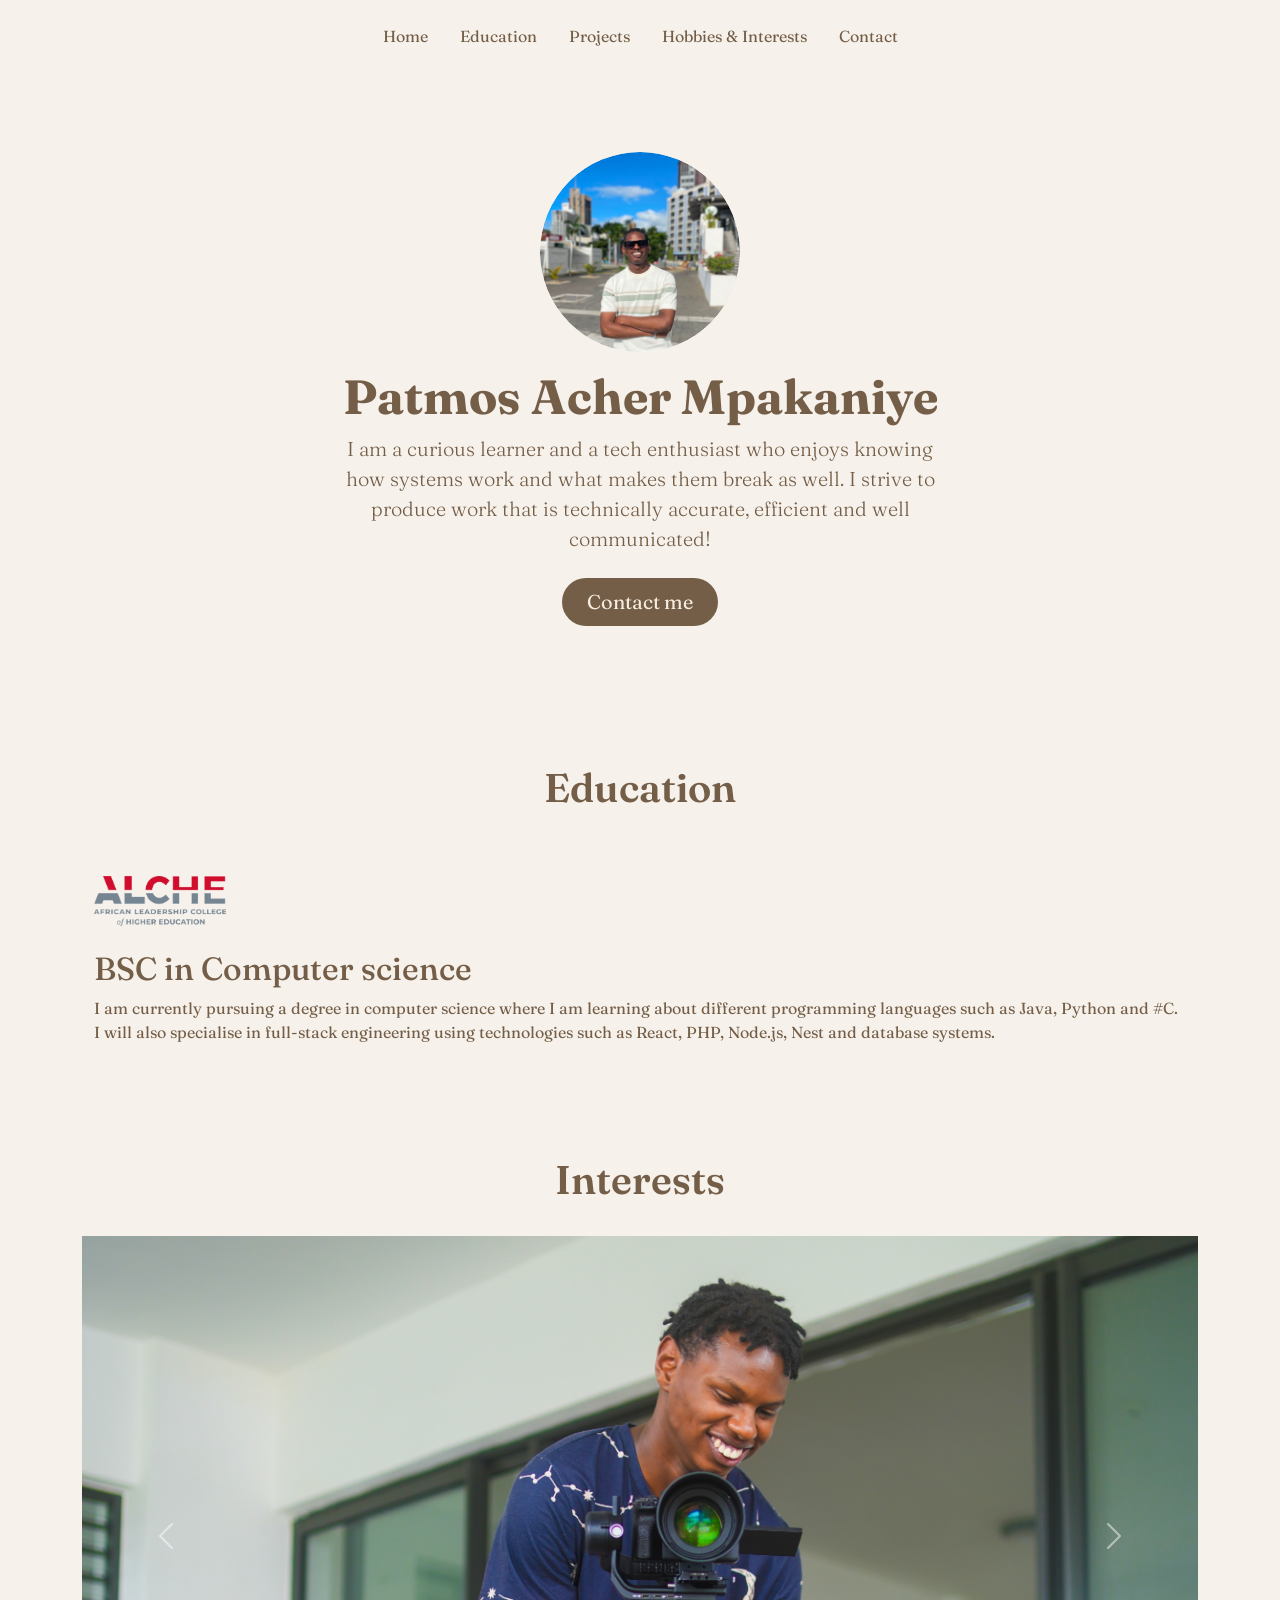
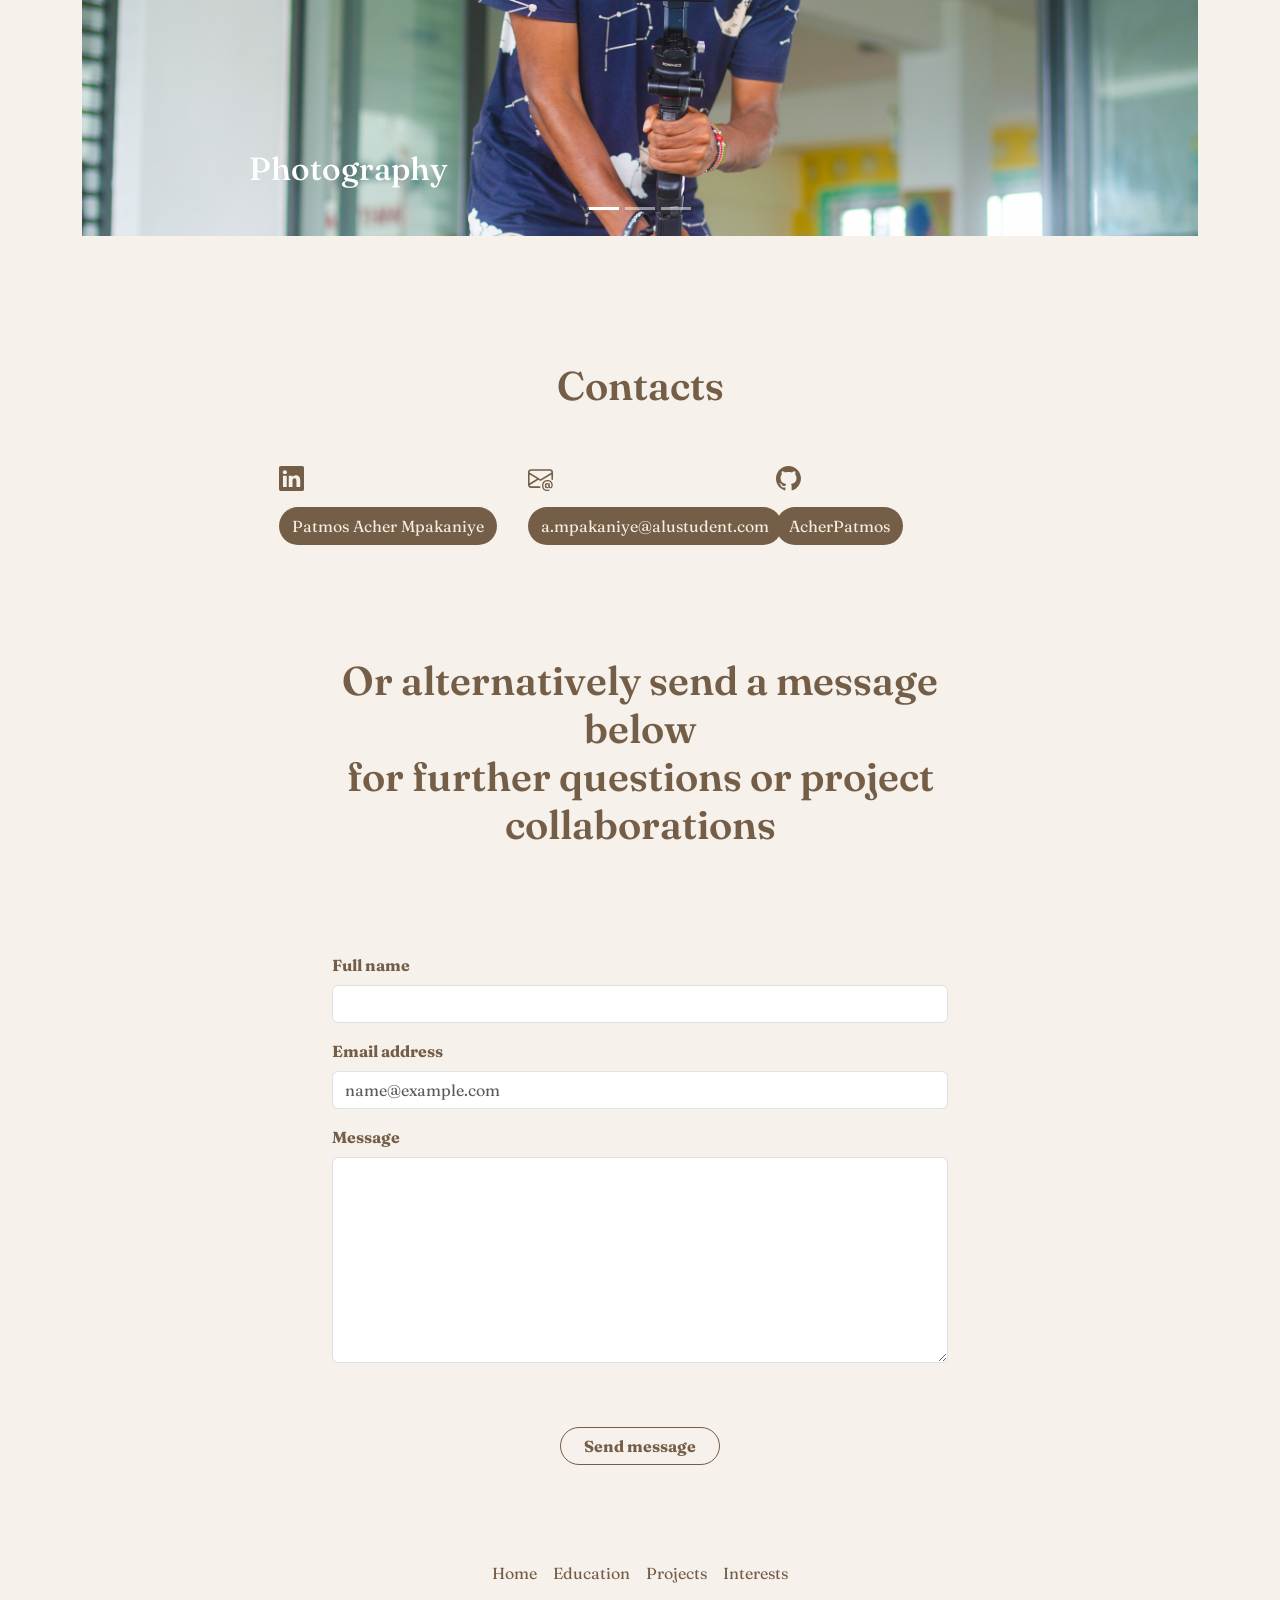
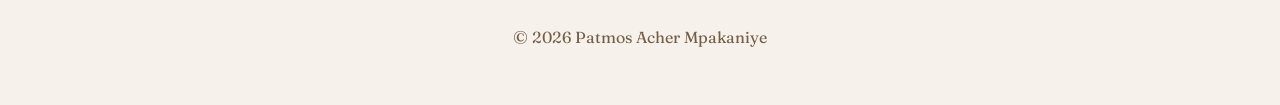
==== index.html @ 6a472a22 "linked the navbar links to their correct sections and made the contact button responsive" ====
<!doctype html>
<html lang="en">
  <head>
    <meta charset="UTF-8" />
    <meta name="viewport" content="width=device-width, initial-scale=1.0" />
    <title>Boostrap Portfolio Website</title>
    <link
      href="https://cdn.jsdelivr.net/npm/bootstrap@5.3.7/dist/css/bootstrap.min.css"
      rel="stylesheet"
    />
    <link rel="preconnect" href="https://fonts.googleapis.com" />
    <link rel="preconnect" href="https://fonts.gstatic.com" crossorigin />
    <link
      href="https://fonts.googleapis.com/css2?family=DM+Sans:ital,opsz,wght@0,9..40,100..1000;1,9..40,100..1000&family=Fraunces:ital,opsz,wght@0,9..144,100..900;1,9..144,100..900&display=swap"
      rel="stylesheet"
    />
    <link rel="stylesheet" href="./Assets/index.css" />
  </head>

  <body>
    <section id="Home">

      <div class="container"> 
        <header class="d-flex justify-content-center py-3"> 

            <ul class="nav nav-pills"> 
              <li class="nav-item">
                <a href="#About" class="nav-underlinee text nav-link" aria-current="page">Home</a>
              </li> 
              <li class="nav-item">
                <a href="#Education" class="nav-underlinee text nav-link">Education</a>
              </li> 
              <li class="nav-item">
                <a href="#" class="nav-underlinee text nav-link">Projects</a>
              </li> 

              <li class="nav-item">
                <a href="#Hobbies" class="nav-underlinee text nav-link">Hobbies & Interests</a>
              </li>

              <li class="nav-item">
                <a href="#Contact" class="nav-underlinee text nav-link">Contact</a>
              </li>

            </ul>
         
        </header> 
      </div>
    </section>

    <main>

      <section id="About">

        <div class="row">
          <div class="col d-flex justify-content-center align-items-center">

            <div class="avatar">
              <img src="./Assets/Pati_pro.jpeg"class="pro-image rounded-circle"/>
            </div>
            
          </div>
        </div>

        <div class="px-4 my-3 text-center"> 
          <h1 class="title display-5 fw-bold">Patmos Acher Mpakaniye
          </h1> 
          <div class="col-lg-6 mx-auto"> 
            <p class="text lead mb-4">I am a curious learner and a tech enthusiast who enjoys knowing how systems work and what makes them break as well.  I strive to produce work that is technically accurate, efficient and well communicated!
            </p> 
            <div class="d-grid gap-2 d-sm-flex    justify-content-sm-center"> 
              <button type="button" class="BTN btn btn-lg px-4 gap-3"><a href="#Contact"class="nav-link">Contact me</a></button>  
            </div> 
          </div> 
        </div>
        
      </section>

      <section id="Education">
        <div class="container px-4 py-5" id="featured-3">   
        
          <h1 class="title pb-2 ">Education</h1> 
        
          <div class="row g-4 py-5 row-cols-1 "> 
          
            <div class="feature col"> 
            
              <div class="feature-icon d-inline-flex align-items-center justify-content-center fs-2 mb-4"> 
              <img src="./Assets/ALCHE-Logo-FULL.png" alt="School Logo"class="E-logo">
              </div> 
              <h3 class="text fs-2">BSC in Computer science</h3> 
              <p class="text"> I am currently pursuing a degree in computer science where I am learning about different programming languages such as Java, Python and #C. I will also specialise in full-stack engineering using technologies such as React, PHP, Node.js, Nest and database systems.
              </p> 
            </div>  
          </div> 
        </div>
      </section>

      <section id="Hobbies">

        <div class="container">

          <h1 class="title pb-4 ">Interests</h1>
          <div id="carouselExampleCaptions" class="carousel slide" data-bs-ride="carousel" data-bs-interval="1500">
            <div class="carousel-indicators">
              <button type="button" data-bs-target="#carouselExampleCaptions" data-bs-slide-to="0" class="active" aria-current="true" aria-label="Slide 1"></button>
              <button type="button" data-bs-target="#carouselExampleCaptions" data-bs-slide-to="1" aria-label="Slide 2"></button>
              <button type="button" data-bs-target="#carouselExampleCaptions" data-bs-slide-to="2" aria-label="Slide 3"></button>
            </div>
            <div class="carousel-inner">
              <div class="carousel-item active">
                <img src="./Assets/Hobby-1.JPG" class="hobbies d-block w-100" alt="picture of a person holding a camera-gimbal">
                <div class="carousel-left carousel-caption d-md-block">
                <h2>Photography</h2>
              </div>
            </div>
            <div class="carousel-item">
              <img src="./Assets/Hobby-2.JPG" class="hobbies d-block w-100" alt="Picture of a beach">
              <div class="carousel-caption d-none d-md-block">
                <h2>Going to the Beach</h2>
              </div>
            </div>
            <div class="carousel-item">
              <img src="./Assets/Hobby-3.JPG" class="hobbies d-block w-100" alt="a nature picture with a lake in sight">
              <div class="carousel-right carousel-caption d-none d-md-block">
                <h2>Nature exploration</h2>
              </div>
            </div>
          </div>
          <button class="carousel-control-prev" type="button" data-bs-target="#carouselExampleCaptions" data-bs-slide="prev">
            <span class="carousel-control-prev-icon" aria-hidden="true"></span>
            <span class="visually-hidden">Previous</span>
          </button>
          <button class="carousel-control-next" type="button" data-bs-target="#carouselExampleCaptions" data-bs-slide="next">
            <span class="carousel-control-next-icon" aria-hidden="true"></span>
            <span class="visually-hidden">Next</span>
          </button>
        </div>
        </div>
      </section>

      <section id="Contact">

        <div class="container pt-5 col-md-7">

          <div class="row py-5">
            <h1 class="title">
              Contacts
            </h1>
          </div>

          <div class="row g-4 text-center"> 
            <div class="col-12 col-sm-6 col-lg-4 d-flex flex-column align-items-start"> 
              <svg xmlns="http://www.w3.org/2000/svg" width="25" height="25" fill="#745e47" class="bi bi-linkedin" viewBox="0 0 16 16">
                <path d="M0 1.146C0 .513.526 0 1.175 0h13.65C15.474 0 16 .513 16 1.146v13.708c0 .633-.526 1.146-1.175 1.146H1.175C.526 16 0 15.487 0 14.854zm4.943 12.248V6.169H2.542v7.225zm-1.2-8.212c.837 0 1.358-.554 1.358-1.248-.015-.709-.52-1.248-1.342-1.248S2.4 3.226 2.4 3.934c0 .694.521 1.248 1.327 1.248zm4.908 8.212V9.359c0-.216.016-.432.08-.586.173-.431.568-.878 1.232-.878.869 0 1.216.662 1.216 1.634v3.865h2.401V9.25c0-2.22-1.184-3.252-2.764-3.252-1.274 0-1.845.7-2.165 1.193v.025h-.016l.016-.025V6.169h-2.4c.03.678 0 7.225 0 7.225z"/>
              </svg>  
              <p><a class="mt-3 btn BTN" href="https://www.linkedin.com/in/acher-patmos-mpakaniye-063a78273/" target="_blank" rel="noopener noreferrer">Patmos Acher Mpakaniye</a></p>
            </div>
            <div class="col-12 col-sm-6 col-lg-4 d-flex flex-column align-items-start"> 
              
              <svg xmlns="http://www.w3.org/2000/svg" width="25" height="25" fill="#745e47" class="bi bi-envelope-at" viewBox="0 0 16 16">
                <path d="M2 2a2 2 0 0 0-2 2v8.01A2 2 0 0 0 2 14h5.5a.5.5 0 0 0 0-1H2a1 1 0 0 1-.966-.741l5.64-3.471L8 9.583l7-4.2V8.5a.5.5 0 0 0 1 0V4a2 2 0 0 0-2-2zm3.708 6.208L1 11.105V5.383zM1 4.217V4a1 1 0 0 1 1-1h12a1 1 0 0 1 1 1v.217l-7 4.2z"/>
                <path d="M14.247 14.269c1.01 0 1.587-.857 1.587-2.025v-.21C15.834 10.43 14.64 9 12.52 9h-.035C10.42 9 9 10.36 9 12.432v.214C9 14.82 10.438 16 12.358 16h.044c.594 0 1.018-.074 1.237-.175v-.73c-.245.11-.673.18-1.18.18h-.044c-1.334 0-2.571-.788-2.571-2.655v-.157c0-1.657 1.058-2.724 2.64-2.724h.04c1.535 0 2.484 1.05 2.484 2.326v.118c0 .975-.324 1.39-.639 1.39-.232 0-.41-.148-.41-.42v-2.19h-.906v.569h-.03c-.084-.298-.368-.63-.954-.63-.778 0-1.259.555-1.259 1.4v.528c0 .892.49 1.434 1.26 1.434.471 0 .896-.227 1.014-.643h.043c.118.42.617.648 1.12.648m-2.453-1.588v-.227c0-.546.227-.791.573-.791.297 0 .572.192.572.708v.367c0 .573-.253.744-.564.744-.354 0-.581-.215-.581-.8Z"/>
              </svg>
              <p><a class="mt-3 btn BTN" href="#">a.mpakaniye@alustudent.com</a></p> 
            </div> 
            <div class="col-12 col-sm-6 col-lg-4 d-flex flex-column align-items-start"> 
              
              <svg xmlns="http://www.w3.org/2000/svg" width="25" height="25" fill="#745e47" class="bi bi-github" viewBox="0 0 16 16">
                <path d="M8 0C3.58 0 0 3.58 0 8c0 3.54 2.29 6.53 5.47 7.59.4.07.55-.17.55-.38 0-.19-.01-.82-.01-1.49-2.01.37-2.53-.49-2.69-.94-.09-.23-.48-.94-.82-1.13-.28-.15-.68-.52-.01-.53.63-.01 1.08.58 1.23.82.72 1.21 1.87.87 2.33.66.07-.52.28-.87.51-1.07-1.78-.2-3.64-.89-3.64-3.95 0-.87.31-1.59.82-2.15-.08-.2-.36-1.02.08-2.12 0 0 .67-.21 2.2.82.64-.18 1.32-.27 2-.27s1.36.09 2 .27c1.53-1.04 2.2-.82 2.2-.82.44 1.1.16 1.92.08 2.12.51.56.82 1.27.82 2.15 0 3.07-1.87 3.75-3.65 3.95.29.25.54.73.54 1.48 0 1.07-.01 1.93-.01 2.2 0 .21.15.46.55.38A8.01 8.01 0 0 0 16 8c0-4.42-3.58-8-8-8"/>
              </svg>
              <p><a class="mt-3 btn BTN" href="https://github.com/AcherPatmos" target="_blank" rel="noopener noreferrer">AcherPatmos</a></p> 
            </div>
          </div>
        </div>

        <div class="container py-5 col-md-6">
          
          <div class="row py-5">
            <h1 class="title">
              Or alternatively send a message below </br> for further questions or project
              collaborations
            </h1>
          </div>
          
          <div class="row py-5 justify-content-center">

            <div class="mb-3">
              <label for="exampleFormControlInput1" class=" form form-label"
                >Full name</label
              >
              <input
                type="name"
                class="form-control"
                id="exampleFormControlInput1"
              />
            </div>

            <div class="mb-3">
              <label for="exampleFormControlInput1" class="form form-label"
                >Email address</label
              >
              <input
                type="email"
                class="form-control"
                id="exampleFormControlInput1"
                placeholder="name@example.com"
              />
            </div>
            <div class="mb-3">
              <label for="exampleFormControlTextarea1" class="form form-label"
                >Message</label
              >
              <textarea
                class="form-control"
                id="exampleFormControlTextarea1"
                rows="8"
              ></textarea>
            </div>
          </div>

          <div class="row justify-content-center row-cols-md-4">

            <button type="button" class="form-btn btn">Send message</button>

          </div>

        </div>
      </section>

    </main>

      
    <footer class="py-3 my-4"> 
        <ul class="nav justify-content-center pb-3 mb-3"> 
          <li class="nav-item">
            <a href="#Home" class="nav-link px-2 text">Home</a>
          </li> 
            <li class="nav-item">
              <a href="#Education" class="nav-link px-2 text">Education</a>
            </li> 
            <li class="nav-item">
              <a href="#" class="nav-link px-2 text">Projects</a>
            </li> 
            <li class="nav-item">
              <a href="#Hobbies" class="nav-link px-2 text">Interests</a>
            </li> 
          </ul> 
          <p class="text-center text">© 2026 Patmos Acher Mpakaniye</p> 
    </footer>

    <!-- Bootstrap JavaScript -->
    <script src="https://cdn.jsdelivr.net/npm/bootstrap@5.3.7/dist/js/bootstrap.bundle.min.js"></script>
  </body>
</html>
---- Assets/index.css ----
* {
  font-family: "Fraunces", serif;
}

body {
  background-color: #f6f1eb;
}

.title {
  font-weight: 600;
  color: #745e47;
}

.text {
  color: #745e47;
}

#About {
  margin-top: 80px;
  margin-bottom: 90px;
}

.nav-underlinee {
  position: relative;
  text-decoration: none;
  display: inline-block;
}

.nav-underlinee::after {
  content: "";
  position: absolute;
  left: 0;
  bottom: -1px;
  width: 100%;
  height: 2px;
  background-color: #57493a;
  transform: scaleX(0);
  transform-origin: right;
  transition: transform 0.3s ease;
}

.nav-underlinee:hover::after {
  transform: scaleX(1);
  transform-origin: left;
}

.text:hover {
  color: #92400e;
}

.title:hover {
  cursor: pointer;
  color: #92400e;
}

.BTN {
  background-color: #745e47;
  color: #f6ede1;
  border-radius: 30px;
}

.BTN:hover {
  cursor: pointer;
  background-color: #92400e;
  color: #f6ede1;
}

.profile {
  height: 200px;
  border-radius: 50%;
}

h1 {
  text-align: center;
}

.form {
  font-weight: bold;
  color: #745e47;
}

.form-btn {
  border: solid 1px #745e47;
  color: #745e47;
  border-radius: 25px;
  font-weight: bold;
}

.form-btn:hover {
  cursor: pointer;
  border: solid 1px #92400e;
  color: #92400e;
}

.avatar {
  width: 200px;
  height: 200px;
  overflow: hidden;
  border-radius: 50%;
}

.pro-image {
  width: 100%;
  height: 100%;
  object-fit: cover;
}

.E-logo {
  height: 50px;
}

.hobbies {
  height: 600px;
  object-fit: cover;
  object-position: top;
}

.carousel-left {
  text-align: left;
  font-weight: 900;
}

.carousel-right {
  text-align: right;
  font-weight: 900;
}

#Contact {
  margin-top: 30px;
}
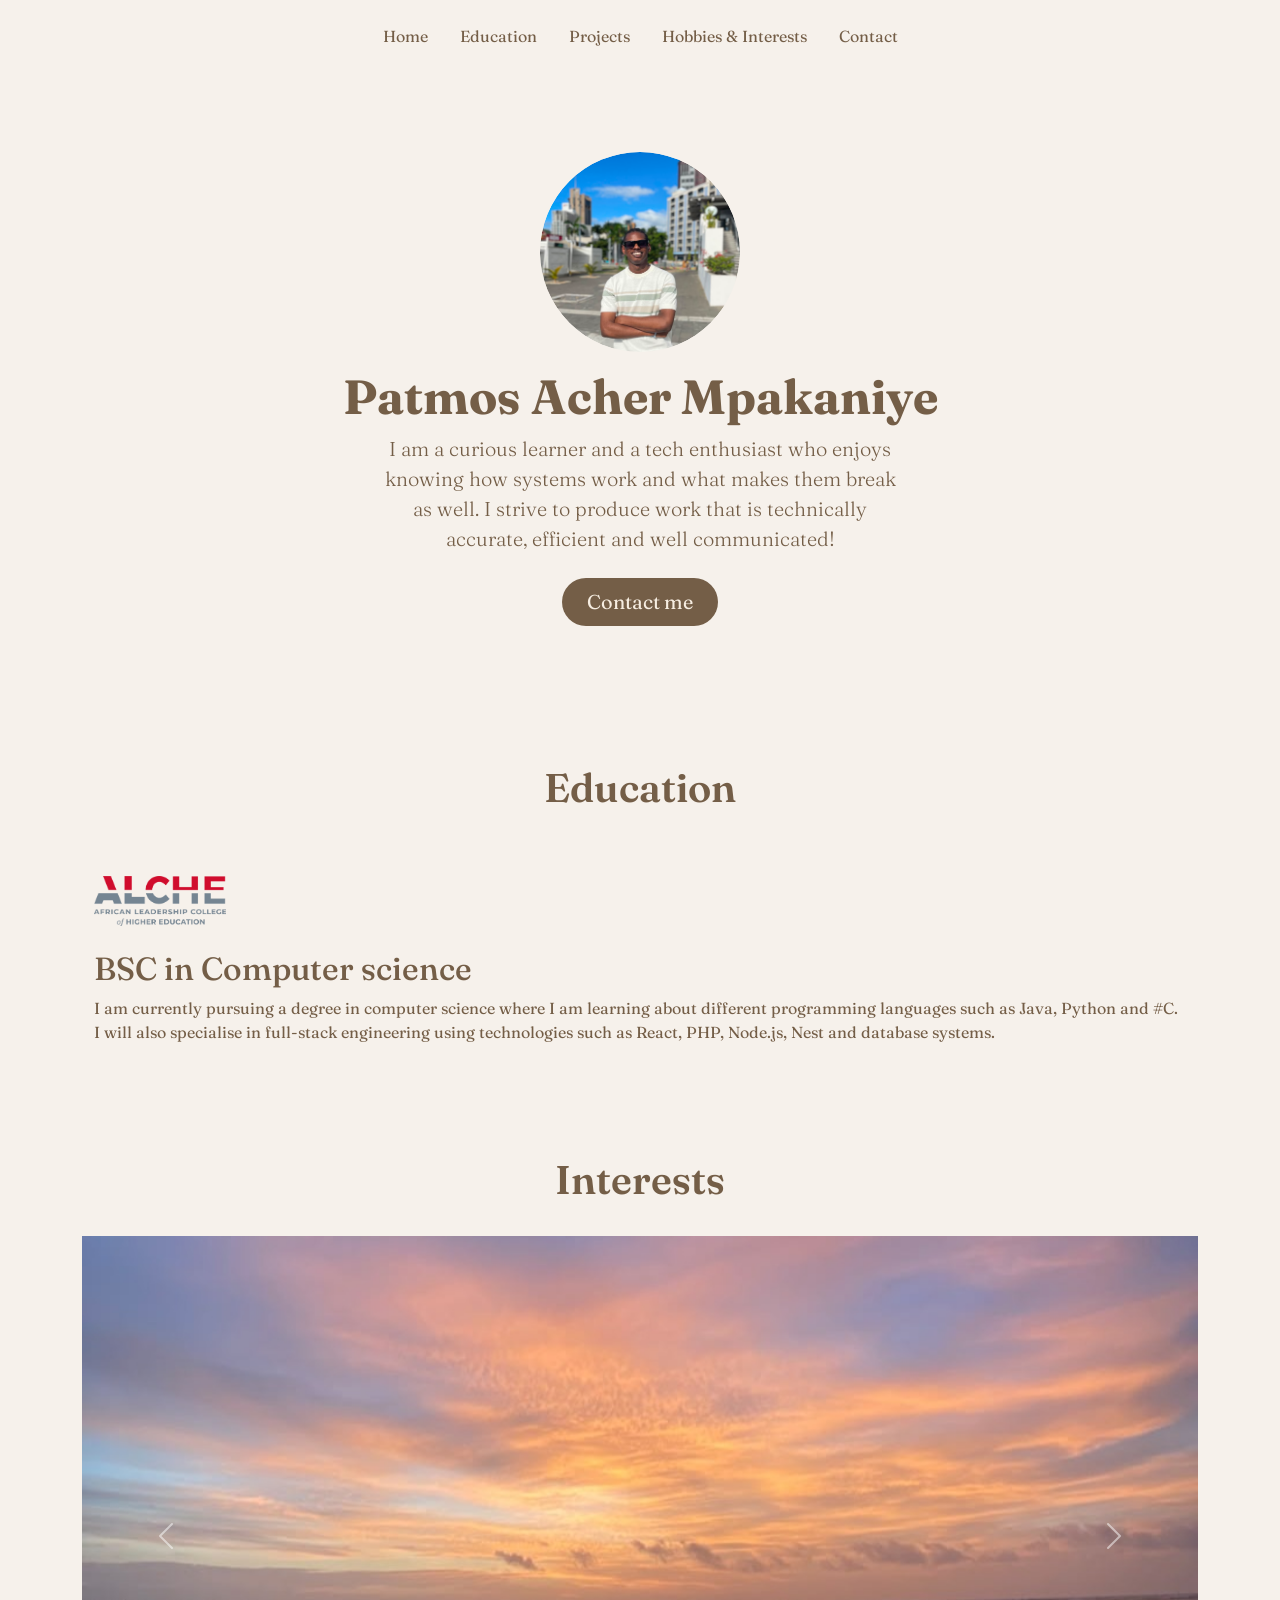
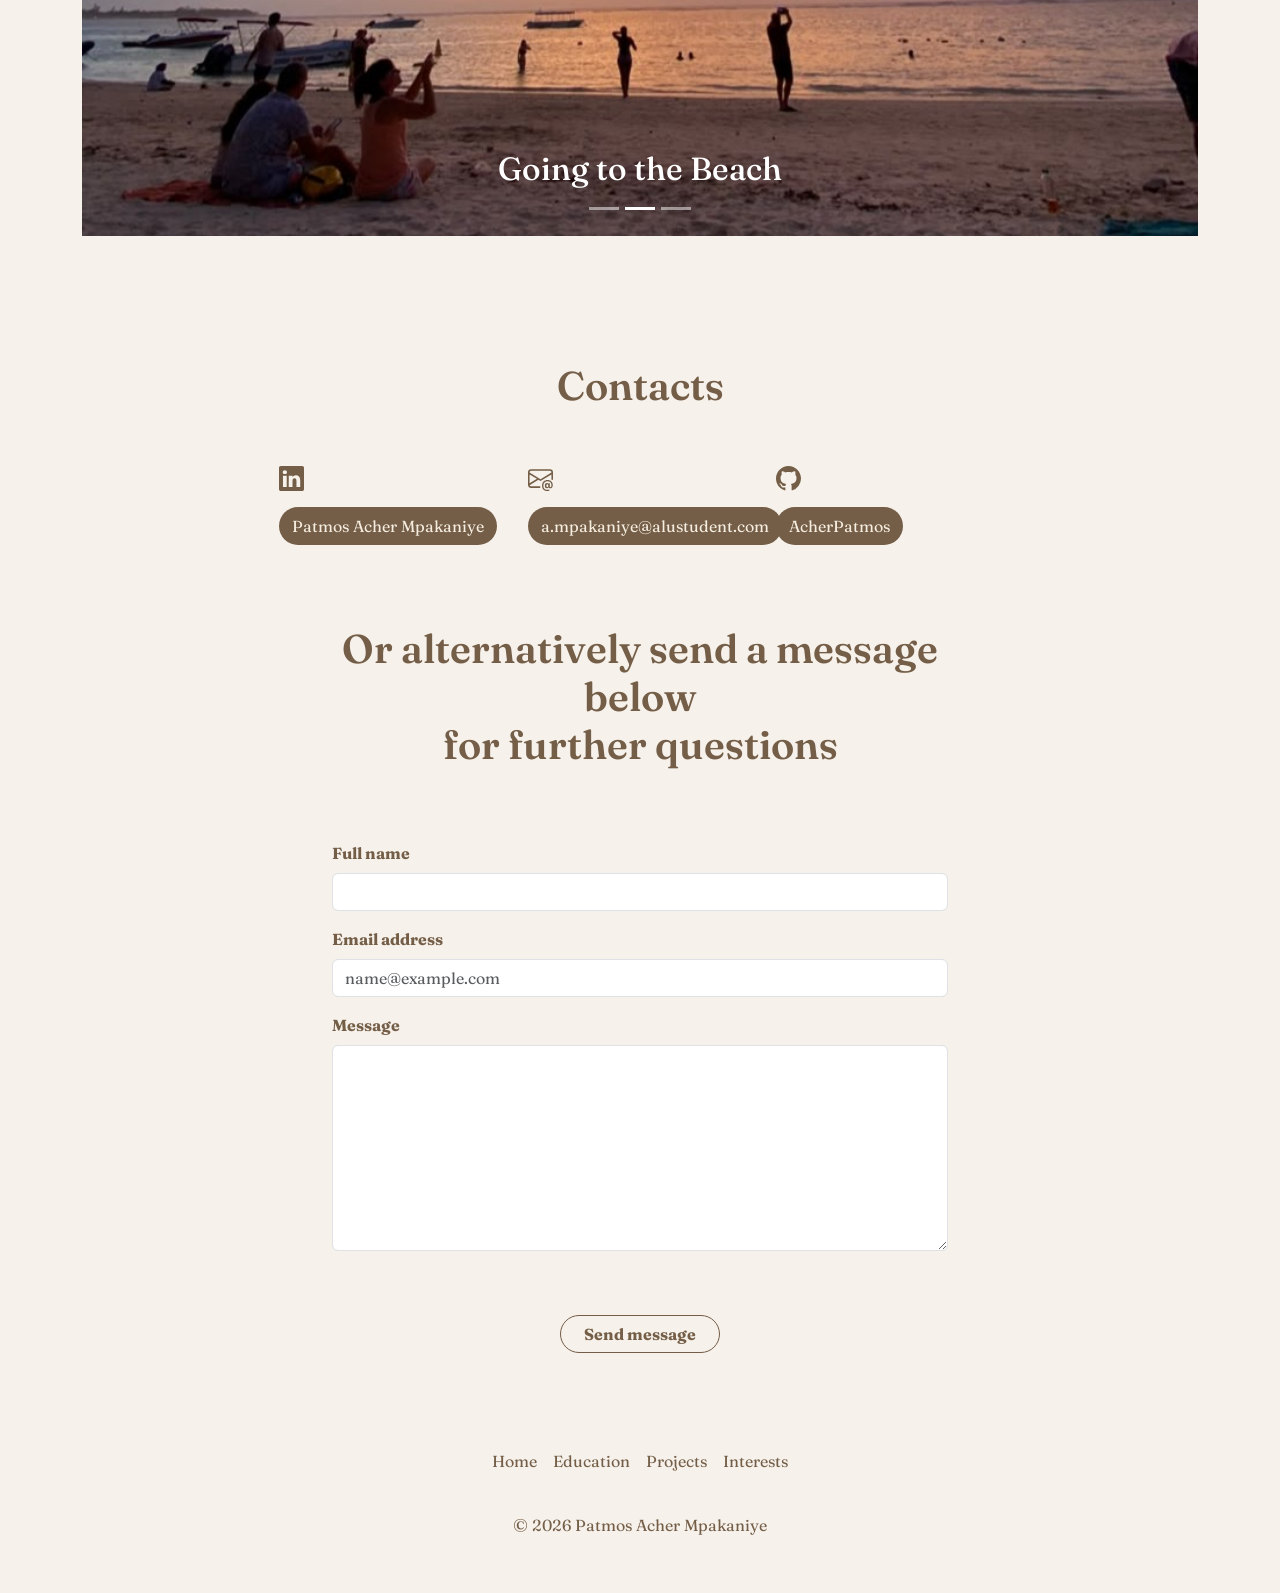
==== commit f74fad43: "fixed padding and spacing issues the webpage layout had and properly indented the codes" ====
--- a/index.html
+++ b/index.html
@@ -18,33 +18,47 @@
   </head>
 
   <body>
+
     <section id="Home">
-
-      <div class="container"> 
-        <header class="d-flex justify-content-center py-3"> 
-
-            <ul class="nav nav-pills"> 
-              <li class="nav-item">
-                <a href="#About" class="nav-underlinee text nav-link" aria-current="page">Home</a>
-              </li> 
-              <li class="nav-item">
-                <a href="#Education" class="nav-underlinee text nav-link">Education</a>
-              </li> 
-              <li class="nav-item">
-                <a href="#" class="nav-underlinee text nav-link">Projects</a>
-              </li> 
-
-              <li class="nav-item">
-                <a href="#Hobbies" class="nav-underlinee text nav-link">Hobbies & Interests</a>
-              </li>
-
-              <li class="nav-item">
-                <a href="#Contact" class="nav-underlinee text nav-link">Contact</a>
-              </li>
-
-            </ul>
-         
-        </header> 
+      <div class="container">
+        <header id="header" class="py-3">
+          <nav class="navbar navbar-expand-lg p-0">
+            <div class="container-fluid p-0 justify-content-end justify-content-lg-center">
+
+              
+              <button class="navbar-toggler" type="button"
+                    data-bs-toggle="collapse"
+                    data-bs-target="#navbarNav"
+                    aria-controls="navbarNav"
+                    aria-expanded="false"
+                    aria-label="Toggle navigation">
+                <span class="navbar-toggler-icon"></span>
+              </button>
+
+              
+              <div class="collapse navbar-collapse flex-grow-0" id="navbarNav">
+                <ul class="nav nav-pills flex-row">
+                  <li class="nav-item">
+                    <a href="#Home" class="nav-underlinee text nav-link" aria-current="page">Home</a>
+                  </li>
+                  <li class="nav-item">
+                    <a href="#Education" class="nav-underlinee text nav-link">Education</a>
+                  </li>
+                  <li class="nav-item">
+                    <a href="#Projects" class="nav-underlinee text nav-link">Projects</a>
+                  </li>
+                  <li class="nav-item">
+                    <a href="#Hobbies" class="nav-underlinee text nav-link">Hobbies & Interests</a>
+                  </li>
+                  <li class="nav-item">
+                    <a href="#Contact" class="nav-underlinee text nav-link">Contact</a>
+                  </li>
+                </ul>
+              </div>
+
+            </div>
+          </nav>
+        </header>
       </div>
     </section>
 
@@ -52,26 +66,28 @@
 
       <section id="About">
 
-        <div class="row">
-          <div class="col d-flex justify-content-center align-items-center">
-
-            <div class="avatar">
-              <img src="./Assets/Pati_pro.jpeg"class="pro-image rounded-circle"/>
-            </div>
+        <div class="container">
+
+          <div class="row">
+            <div class="col d-flex justify-content-center align-items-center">
+
+              <div class="avatar">
+                <img src="./Assets/Pati_pro.jpeg"class="pro-image rounded-circle"/>
+              </div>
             
-          </div>
-        </div>
-
-        <div class="px-4 my-3 text-center"> 
-          <h1 class="title display-5 fw-bold">Patmos Acher Mpakaniye
-          </h1> 
-          <div class="col-lg-6 mx-auto"> 
-            <p class="text lead mb-4">I am a curious learner and a tech enthusiast who enjoys knowing how systems work and what makes them break as well.  I strive to produce work that is technically accurate, efficient and well communicated!
-            </p> 
-            <div class="d-grid gap-2 d-sm-flex    justify-content-sm-center"> 
-              <button type="button" class="BTN btn btn-lg px-4 gap-3"><a href="#Contact"class="nav-link">Contact me</a></button>  
+            </div>
+          </div>
+
+          <div class="px-4 my-3 text-center"> 
+            <h1 class="title display-5 fw-bold">Patmos Acher Mpakaniye</h1>
+            <div class="col-lg-6 mx-auto"> 
+              <p class="text lead mb-4">I am a curious learner and a tech enthusiast who enjoys knowing how systems work and what   makes them break as well.  I strive to produce work that is technically accurate, efficient and well communicated!
+              </p> 
+              <div class="d-grid gap-2 d-sm-flex    justify-content-sm-center"> 
+                <button type="button" class="BTN btn btn-lg px-4 gap-3"><a href="#Contact"class="nav-link">Contact me</a></button>  
+              </div> 
             </div> 
-          </div> 
+          </div>
         </div>
         
       </section>
@@ -96,6 +112,8 @@
         </div>
       </section>
 
+      <section id="Projects"></section>
+
       <section id="Hobbies">
 
         <div class="container">
@@ -176,10 +194,9 @@
 
         <div class="container py-5 col-md-6">
           
-          <div class="row py-5">
+          <div class="row py-3">
             <h1 class="title">
-              Or alternatively send a message below </br> for further questions or project
-              collaborations
+              Or alternatively send a message below </br> for further questions
             </h1>
           </div>
           
@@ -203,7 +220,7 @@
               <input
                 type="email"
                 class="form-control"
-                id="exampleFormControlInput1"
+                id="exampleFormControlInput2"
                 placeholder="name@example.com"
               />
             </div>
@@ -219,7 +236,7 @@
             </div>
           </div>
 
-          <div class="row justify-content-center row-cols-md-4">
+          <div class="row  justify-content-center row-cols-3  row-cols-lg-4">
 
             <button type="button" class="form-btn btn">Send message</button>
 
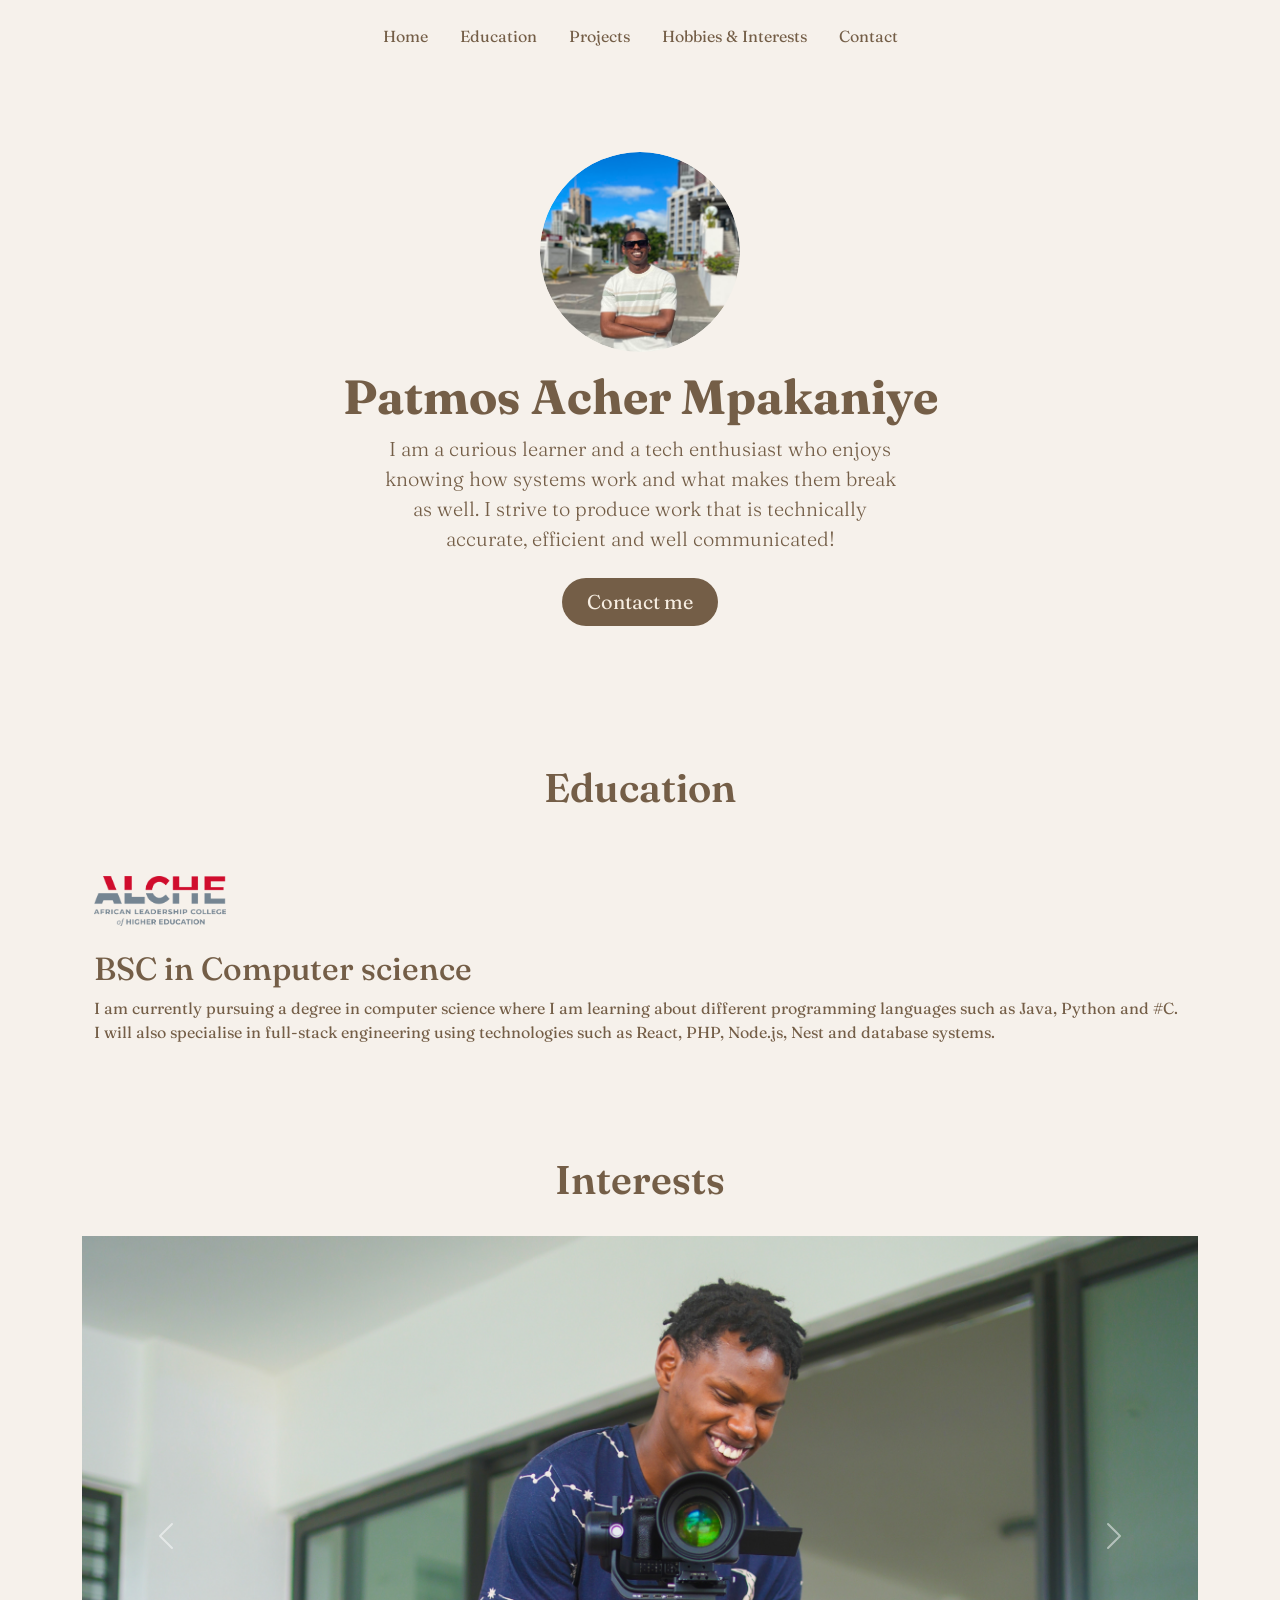
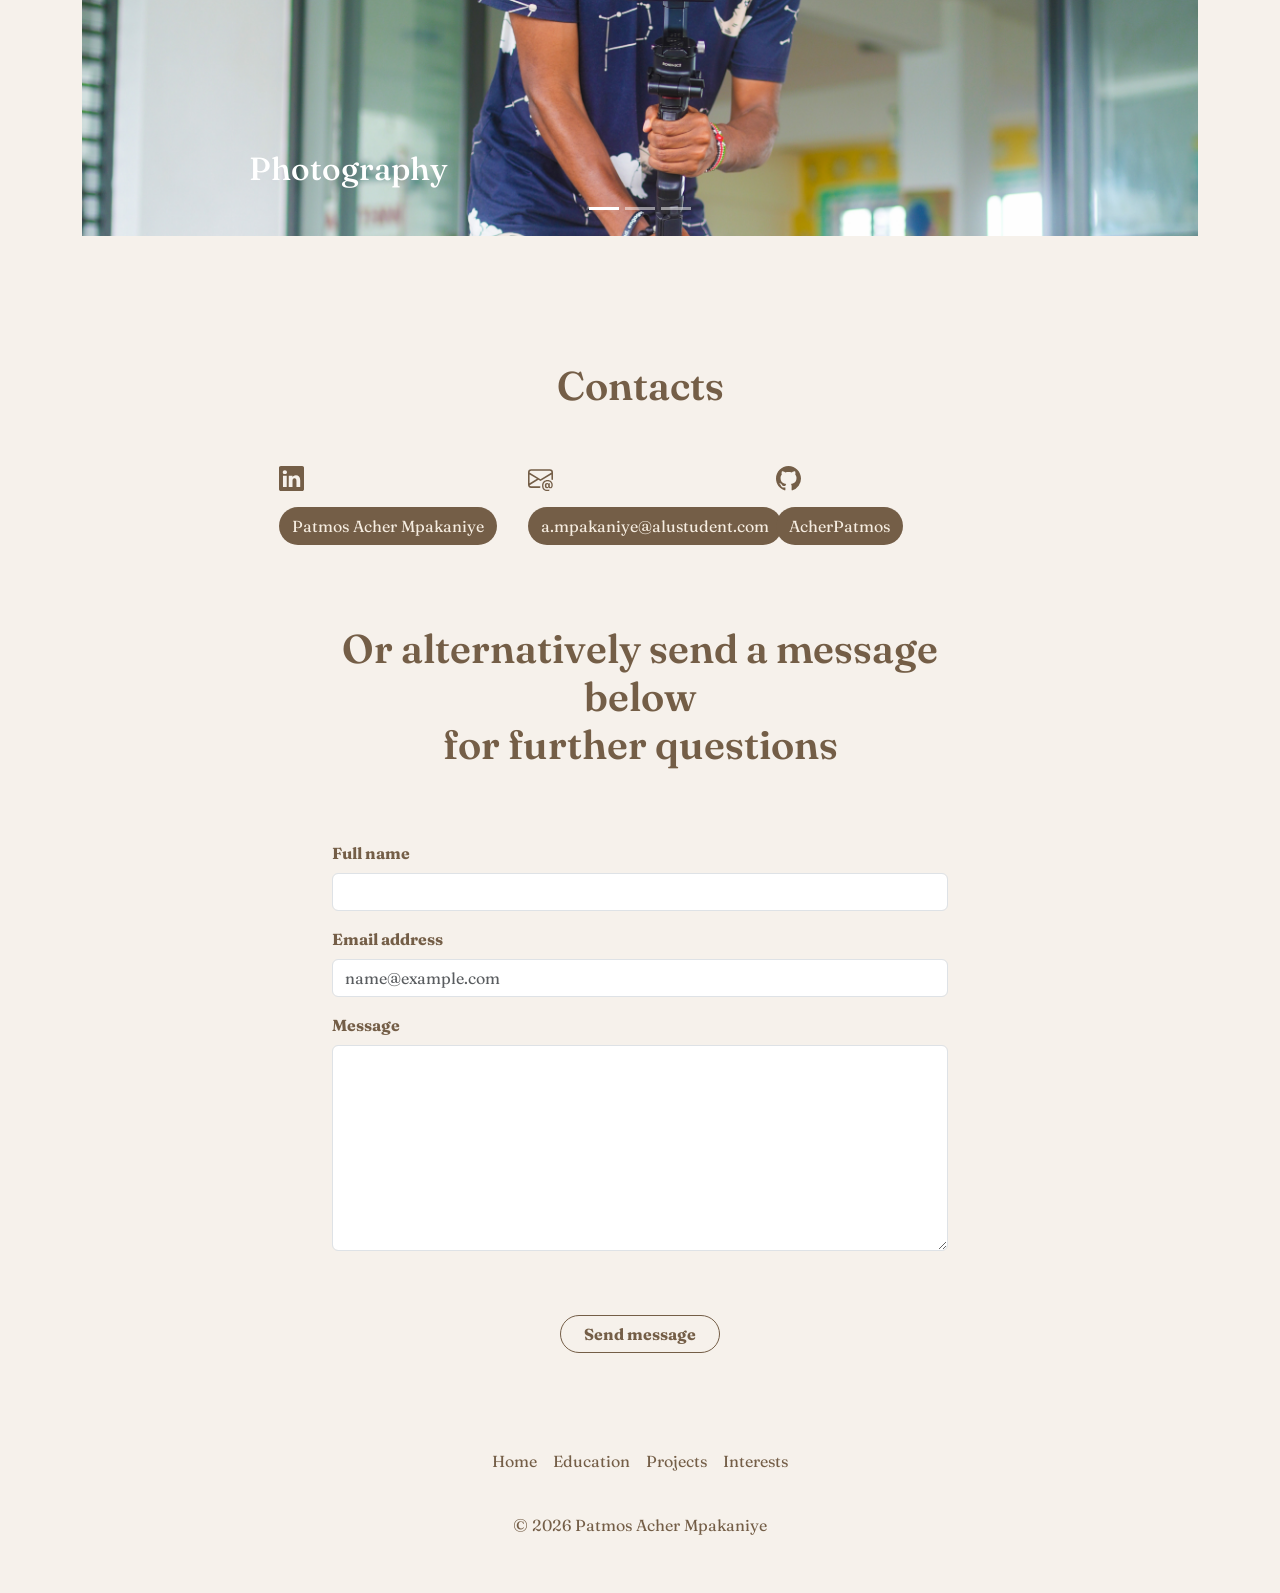
==== commit ef729881: "reordered files according to assignment specifications" ====
--- a/index.html
+++ b/index.html
@@ -14,7 +14,7 @@
       href="https://fonts.googleapis.com/css2?family=DM+Sans:ital,opsz,wght@0,9..40,100..1000;1,9..40,100..1000&family=Fraunces:ital,opsz,wght@0,9..144,100..900;1,9..144,100..900&display=swap"
       rel="stylesheet"
     />
-    <link rel="stylesheet" href="./Assets/index.css" />
+    <link rel="stylesheet" href="assets/index.css" />
   </head>
 
   <body>
@@ -72,7 +72,7 @@
             <div class="col d-flex justify-content-center align-items-center">
 
               <div class="avatar">
-                <img src="./Assets/Pati_pro.jpeg"class="pro-image rounded-circle"/>
+                <img src="assets/Pati_pro.jpeg" class="pro-image rounded-circle"/>
               </div>
             
             </div>
@@ -102,7 +102,7 @@
             <div class="feature col"> 
             
               <div class="feature-icon d-inline-flex align-items-center justify-content-center fs-2 mb-4"> 
-              <img src="./Assets/ALCHE-Logo-FULL.png" alt="School Logo"class="E-logo">
+              <img src="assets/ALCHE-Logo-FULL.png" alt="School Logo" class="E-logo">
               </div> 
               <h3 class="text fs-2">BSC in Computer science</h3> 
               <p class="text"> I am currently pursuing a degree in computer science where I am learning about different programming languages such as Java, Python and #C. I will also specialise in full-stack engineering using technologies such as React, PHP, Node.js, Nest and database systems.
@@ -127,19 +127,19 @@
             </div>
             <div class="carousel-inner">
               <div class="carousel-item active">
-                <img src="./Assets/Hobby-1.JPG" class="hobbies d-block w-100" alt="picture of a person holding a camera-gimbal">
+                <img src="assets/Hobby-1.JPG" class="hobbies d-block w-100" alt="picture of a person holding a camera-gimbal">
                 <div class="carousel-left carousel-caption d-md-block">
                 <h2>Photography</h2>
               </div>
             </div>
             <div class="carousel-item">
-              <img src="./Assets/Hobby-2.JPG" class="hobbies d-block w-100" alt="Picture of a beach">
+              <img src="assets/Hobby-2.JPG" class="hobbies d-block w-100" alt="Picture of a beach">
               <div class="carousel-caption d-none d-md-block">
                 <h2>Going to the Beach</h2>
               </div>
             </div>
             <div class="carousel-item">
-              <img src="./Assets/Hobby-3.JPG" class="hobbies d-block w-100" alt="a nature picture with a lake in sight">
+              <img src="assets/Hobby-3.JPG" class="hobbies d-block w-100" alt="a nature picture with a lake in sight">
               <div class="carousel-right carousel-caption d-none d-md-block">
                 <h2>Nature exploration</h2>
               </div>
--- a/assets/index.css
+++ b/assets/index.css
@@ -0,0 +1,130 @@
+* {
+  font-family: "Fraunces", serif;
+}
+
+body {
+  background-color: #f6f1eb;
+}
+
+.title {
+  font-weight: 600;
+  color: #745e47;
+}
+
+.text {
+  color: #745e47;
+}
+
+#About {
+  margin-top: 80px;
+  margin-bottom: 90px;
+}
+
+.nav-underlinee {
+  position: relative;
+  text-decoration: none;
+  display: inline-block;
+}
+
+.nav-underlinee::after {
+  content: "";
+  position: absolute;
+  left: 0;
+  bottom: -1px;
+  width: 100%;
+  height: 2px;
+  background-color: #57493a;
+  transform: scaleX(0);
+  transform-origin: right;
+  transition: transform 0.3s ease;
+}
+
+.nav-underlinee:hover::after {
+  transform: scaleX(1);
+  transform-origin: left;
+}
+
+.text:hover {
+  color: #92400e;
+}
+
+.title:hover {
+  cursor: pointer;
+  color: #92400e;
+}
+
+.BTN {
+  background-color: #745e47;
+  color: #f6ede1;
+  border-radius: 30px;
+}
+
+.BTN:hover {
+  cursor: pointer;
+  background-color: #92400e;
+  color: #f6ede1;
+}
+
+.profile {
+  height: 200px;
+  border-radius: 50%;
+}
+
+h1 {
+  text-align: center;
+}
+
+.form {
+  font-weight: bold;
+  color: #745e47;
+}
+
+.form-btn {
+  border: solid 1px #745e47;
+  color: #745e47;
+  border-radius: 25px;
+  font-weight: bold;
+}
+
+.form-btn:hover {
+  cursor: pointer;
+  border: solid 1px #92400e;
+  color: #92400e;
+}
+
+.avatar {
+  width: 200px;
+  height: 200px;
+  overflow: hidden;
+  border-radius: 50%;
+}
+
+.pro-image {
+  width: 100%;
+  height: 100%;
+  object-fit: cover;
+}
+
+.E-logo {
+  height: 50px;
+}
+
+.hobbies {
+  height: 600px;
+  object-fit: cover;
+  object-position: top;
+}
+
+.carousel-left {
+  text-align: left;
+  font-weight: 900;
+}
+
+.carousel-right {
+  text-align: right;
+  font-weight: 900;
+}
+
+#Contact {
+  margin-top: 30px;
+}
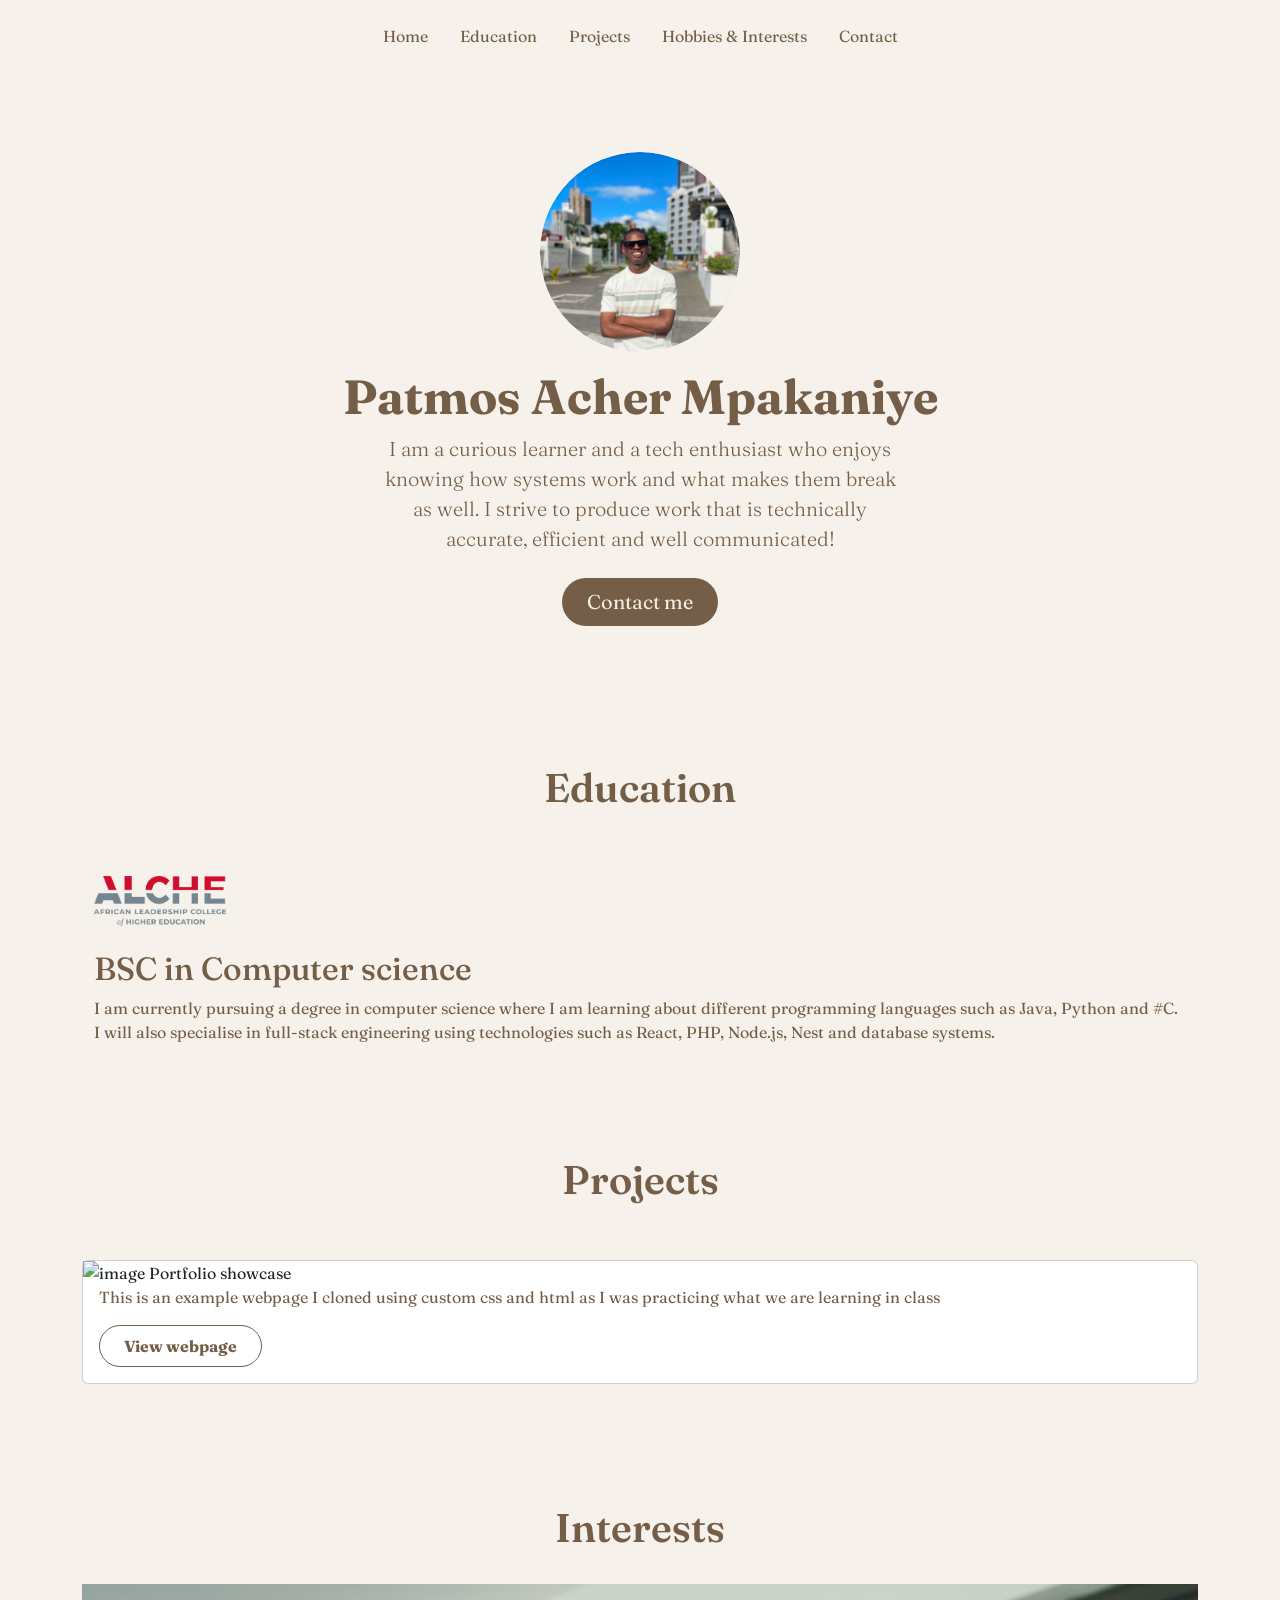
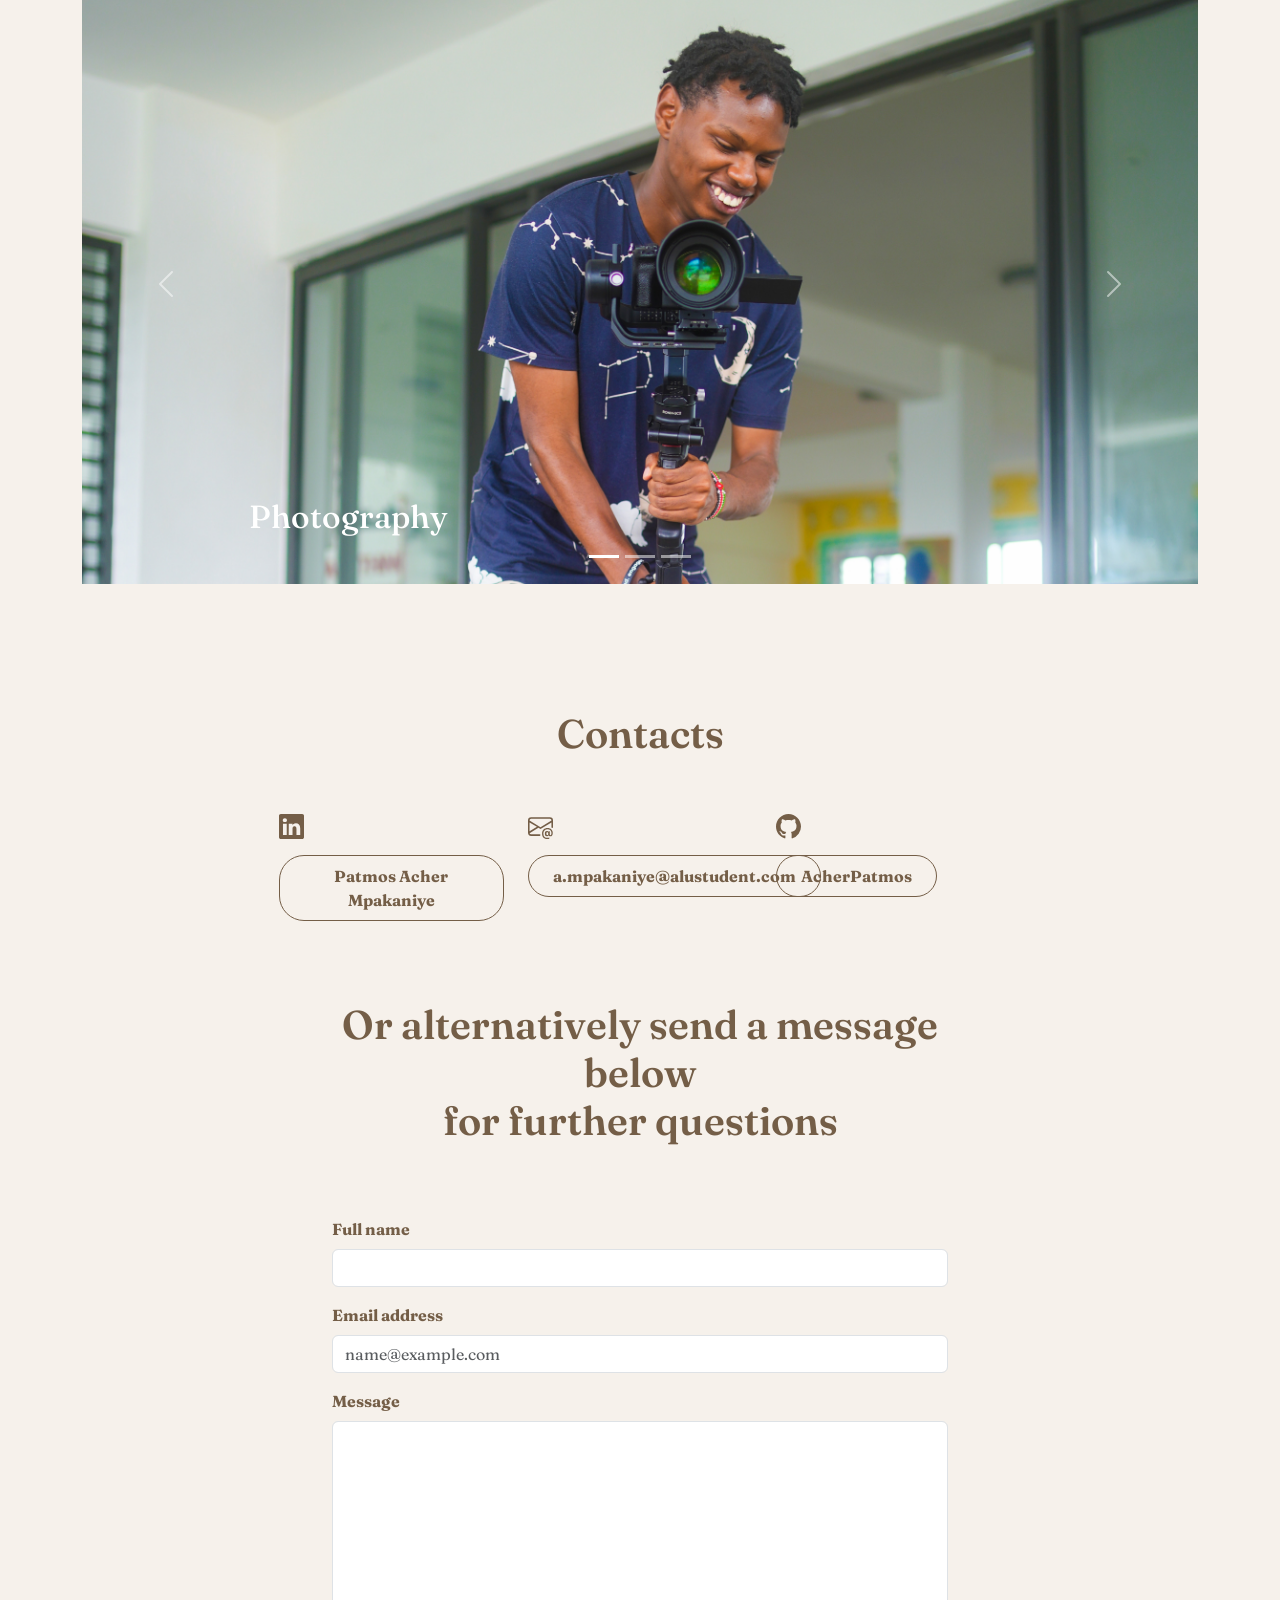
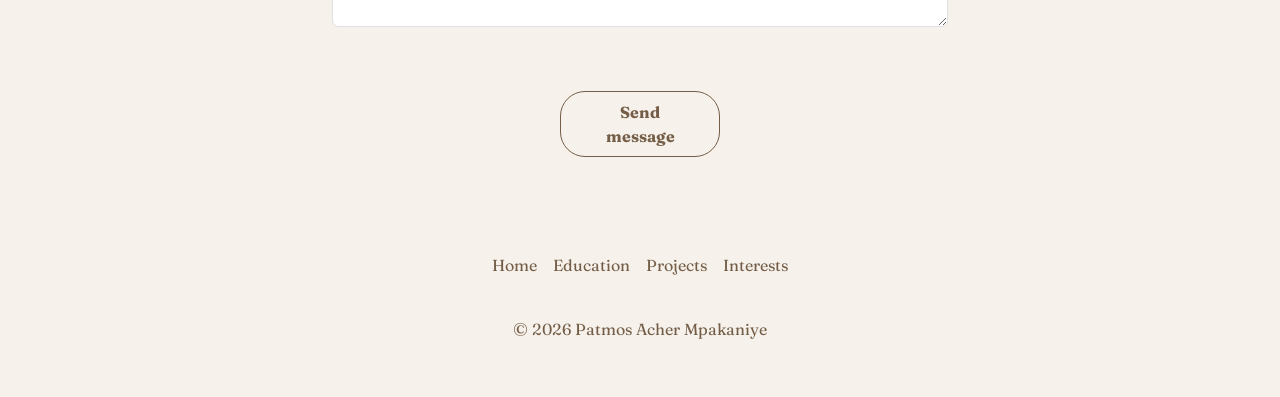
==== commit 76488921: "added in the project section and made it responsive" ====
--- a/index.html
+++ b/index.html
@@ -72,7 +72,7 @@
             <div class="col d-flex justify-content-center align-items-center">
 
               <div class="avatar">
-                <img src="assets/Pati_pro.jpeg" class="pro-image rounded-circle"/>
+                <img src="assets/Pati_pro.jpeg" alt="profile image" class="pro-image rounded-circle"/>
               </div>
             
             </div>
@@ -112,7 +112,38 @@
         </div>
       </section>
 
-      <section id="Projects"></section>
+      <section id="Projects">
+
+        <div class="container">
+
+          <div class="row">
+
+            <h1 class="title pb-5 ">Projects</h1>
+
+            <div class="col"> 
+              <div class="card shadow-md"> 
+                
+                <img src="./assets/project showcase.png" alt="image Portfolio showcase">
+
+                <div class="card-body pt-0"> 
+                  <p class="card-text text">This is an example webpage I cloned using custom css and html as I was practicing what we are learning in class</p> 
+                  <div class="d-flex justify-content-between align-items-center"> 
+                    <div class="row-cols-lg-4"> 
+                      <a href="./assets/Website Clone project/Homepage.html" target="
+                      _blank" rel="noopener noreferrer" >
+                        <button type="button" class=" form-btn btn">View webpage</button>
+                      </a>
+                    </div> 
+                  </div> 
+                </div> 
+              </div> 
+            </div>
+
+          </div>
+
+        </div>
+        
+      </section>
 
       <section id="Hobbies">
 
@@ -172,7 +203,7 @@
               <svg xmlns="http://www.w3.org/2000/svg" width="25" height="25" fill="#745e47" class="bi bi-linkedin" viewBox="0 0 16 16">
                 <path d="M0 1.146C0 .513.526 0 1.175 0h13.65C15.474 0 16 .513 16 1.146v13.708c0 .633-.526 1.146-1.175 1.146H1.175C.526 16 0 15.487 0 14.854zm4.943 12.248V6.169H2.542v7.225zm-1.2-8.212c.837 0 1.358-.554 1.358-1.248-.015-.709-.52-1.248-1.342-1.248S2.4 3.226 2.4 3.934c0 .694.521 1.248 1.327 1.248zm4.908 8.212V9.359c0-.216.016-.432.08-.586.173-.431.568-.878 1.232-.878.869 0 1.216.662 1.216 1.634v3.865h2.401V9.25c0-2.22-1.184-3.252-2.764-3.252-1.274 0-1.845.7-2.165 1.193v.025h-.016l.016-.025V6.169h-2.4c.03.678 0 7.225 0 7.225z"/>
               </svg>  
-              <p><a class="mt-3 btn BTN" href="https://www.linkedin.com/in/acher-patmos-mpakaniye-063a78273/" target="_blank" rel="noopener noreferrer">Patmos Acher Mpakaniye</a></p>
+              <p><a class="mt-3 btn form-btn" href="https://www.linkedin.com/in/acher-patmos-mpakaniye-063a78273/" target="_blank" rel="noopener noreferrer">Patmos Acher Mpakaniye</a></p>
             </div>
             <div class="col-12 col-sm-6 col-lg-4 d-flex flex-column align-items-start"> 
               
@@ -180,14 +211,14 @@
                 <path d="M2 2a2 2 0 0 0-2 2v8.01A2 2 0 0 0 2 14h5.5a.5.5 0 0 0 0-1H2a1 1 0 0 1-.966-.741l5.64-3.471L8 9.583l7-4.2V8.5a.5.5 0 0 0 1 0V4a2 2 0 0 0-2-2zm3.708 6.208L1 11.105V5.383zM1 4.217V4a1 1 0 0 1 1-1h12a1 1 0 0 1 1 1v.217l-7 4.2z"/>
                 <path d="M14.247 14.269c1.01 0 1.587-.857 1.587-2.025v-.21C15.834 10.43 14.64 9 12.52 9h-.035C10.42 9 9 10.36 9 12.432v.214C9 14.82 10.438 16 12.358 16h.044c.594 0 1.018-.074 1.237-.175v-.73c-.245.11-.673.18-1.18.18h-.044c-1.334 0-2.571-.788-2.571-2.655v-.157c0-1.657 1.058-2.724 2.64-2.724h.04c1.535 0 2.484 1.05 2.484 2.326v.118c0 .975-.324 1.39-.639 1.39-.232 0-.41-.148-.41-.42v-2.19h-.906v.569h-.03c-.084-.298-.368-.63-.954-.63-.778 0-1.259.555-1.259 1.4v.528c0 .892.49 1.434 1.26 1.434.471 0 .896-.227 1.014-.643h.043c.118.42.617.648 1.12.648m-2.453-1.588v-.227c0-.546.227-.791.573-.791.297 0 .572.192.572.708v.367c0 .573-.253.744-.564.744-.354 0-.581-.215-.581-.8Z"/>
               </svg>
-              <p><a class="mt-3 btn BTN" href="#">a.mpakaniye@alustudent.com</a></p> 
+              <p><a class="mt-3 btn form-btn" href="#">a.mpakaniye@alustudent.com</a></p> 
             </div> 
             <div class="col-12 col-sm-6 col-lg-4 d-flex flex-column align-items-start"> 
               
               <svg xmlns="http://www.w3.org/2000/svg" width="25" height="25" fill="#745e47" class="bi bi-github" viewBox="0 0 16 16">
                 <path d="M8 0C3.58 0 0 3.58 0 8c0 3.54 2.29 6.53 5.47 7.59.4.07.55-.17.55-.38 0-.19-.01-.82-.01-1.49-2.01.37-2.53-.49-2.69-.94-.09-.23-.48-.94-.82-1.13-.28-.15-.68-.52-.01-.53.63-.01 1.08.58 1.23.82.72 1.21 1.87.87 2.33.66.07-.52.28-.87.51-1.07-1.78-.2-3.64-.89-3.64-3.95 0-.87.31-1.59.82-2.15-.08-.2-.36-1.02.08-2.12 0 0 .67-.21 2.2.82.64-.18 1.32-.27 2-.27s1.36.09 2 .27c1.53-1.04 2.2-.82 2.2-.82.44 1.1.16 1.92.08 2.12.51.56.82 1.27.82 2.15 0 3.07-1.87 3.75-3.65 3.95.29.25.54.73.54 1.48 0 1.07-.01 1.93-.01 2.2 0 .21.15.46.55.38A8.01 8.01 0 0 0 16 8c0-4.42-3.58-8-8-8"/>
               </svg>
-              <p><a class="mt-3 btn BTN" href="https://github.com/AcherPatmos" target="_blank" rel="noopener noreferrer">AcherPatmos</a></p> 
+              <p><a class="mt-3 btn form-btn" href="https://github.com/AcherPatmos" target="_blank" rel="noopener noreferrer">AcherPatmos</a></p> 
             </div>
           </div>
         </div>
--- a/assets/index.css
+++ b/assets/index.css
@@ -84,6 +84,8 @@
   color: #745e47;
   border-radius: 25px;
   font-weight: bold;
+  min-width: 120px;
+  padding: 0.5rem 1.5rem;
 }
 
 .form-btn:hover {
@@ -128,3 +130,7 @@
 #Contact {
   margin-top: 30px;
 }
+
+#Projects {
+  margin-bottom: 120px;
+}
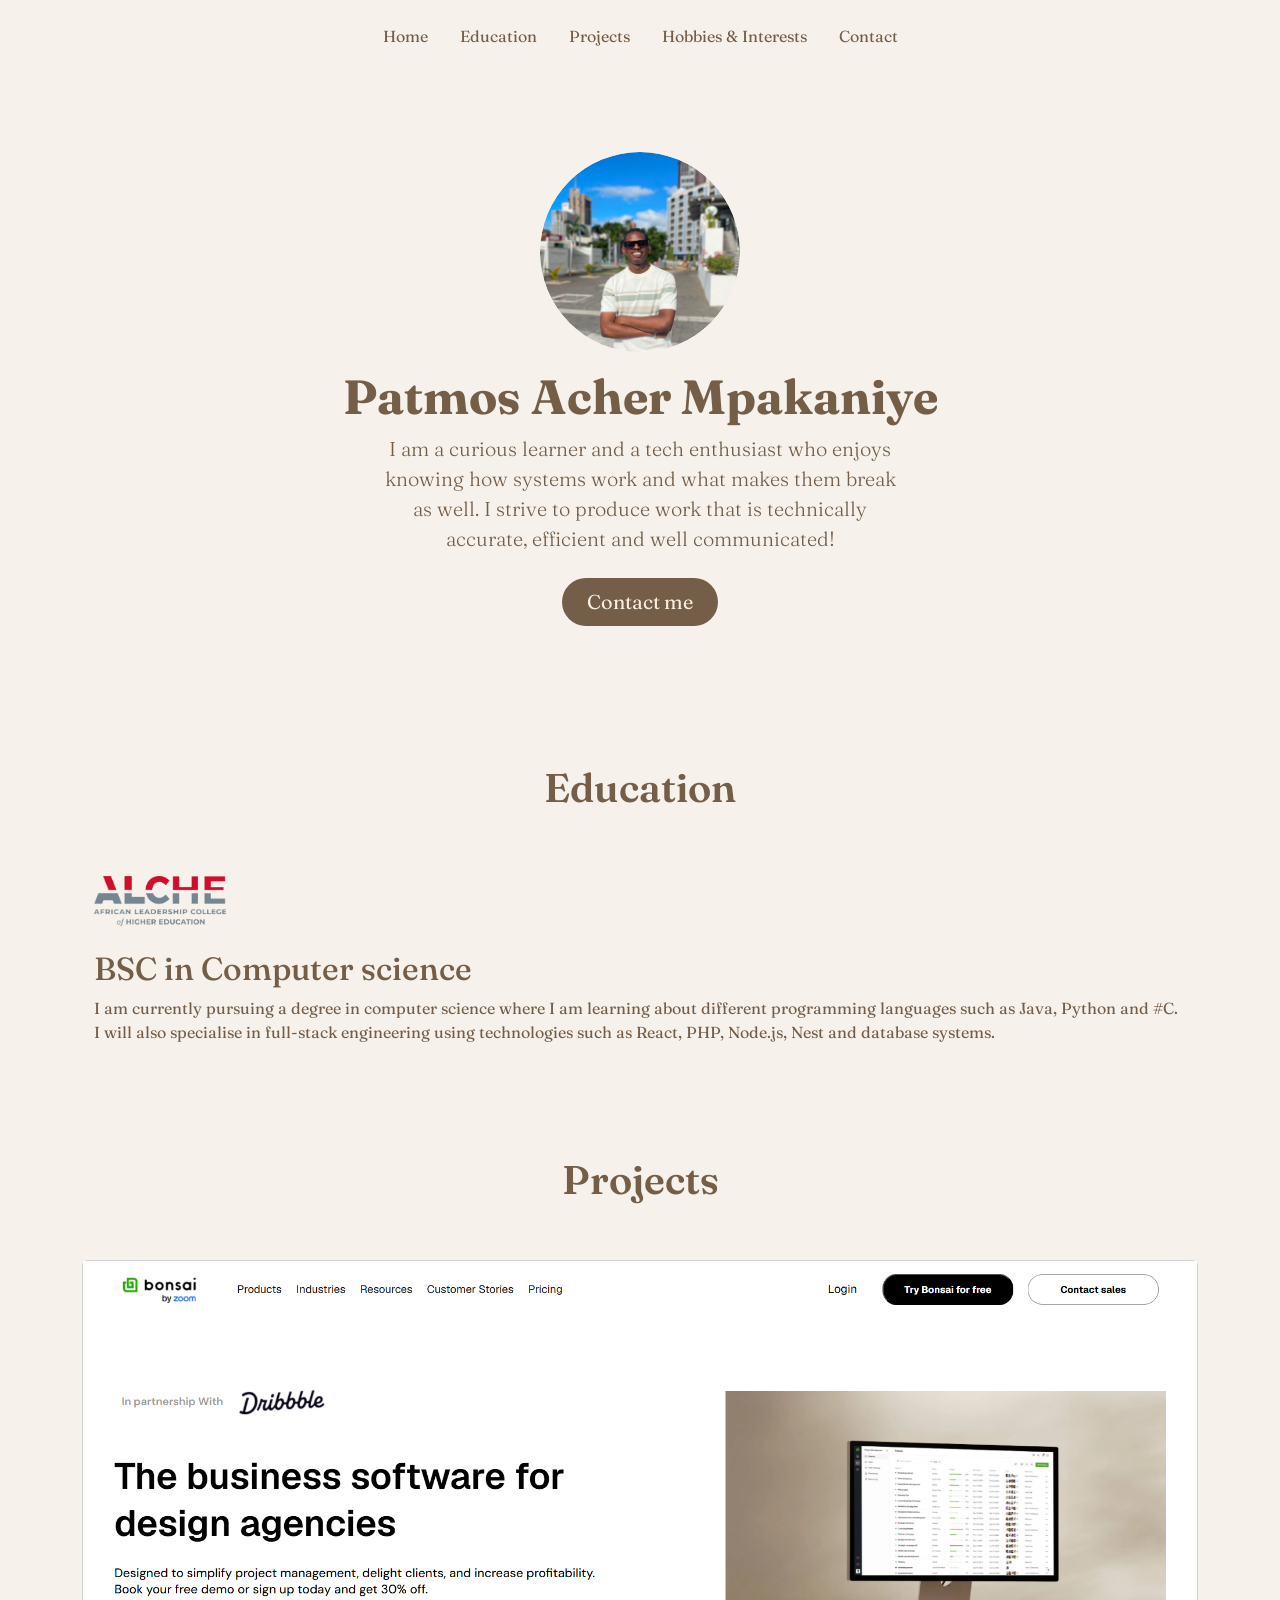
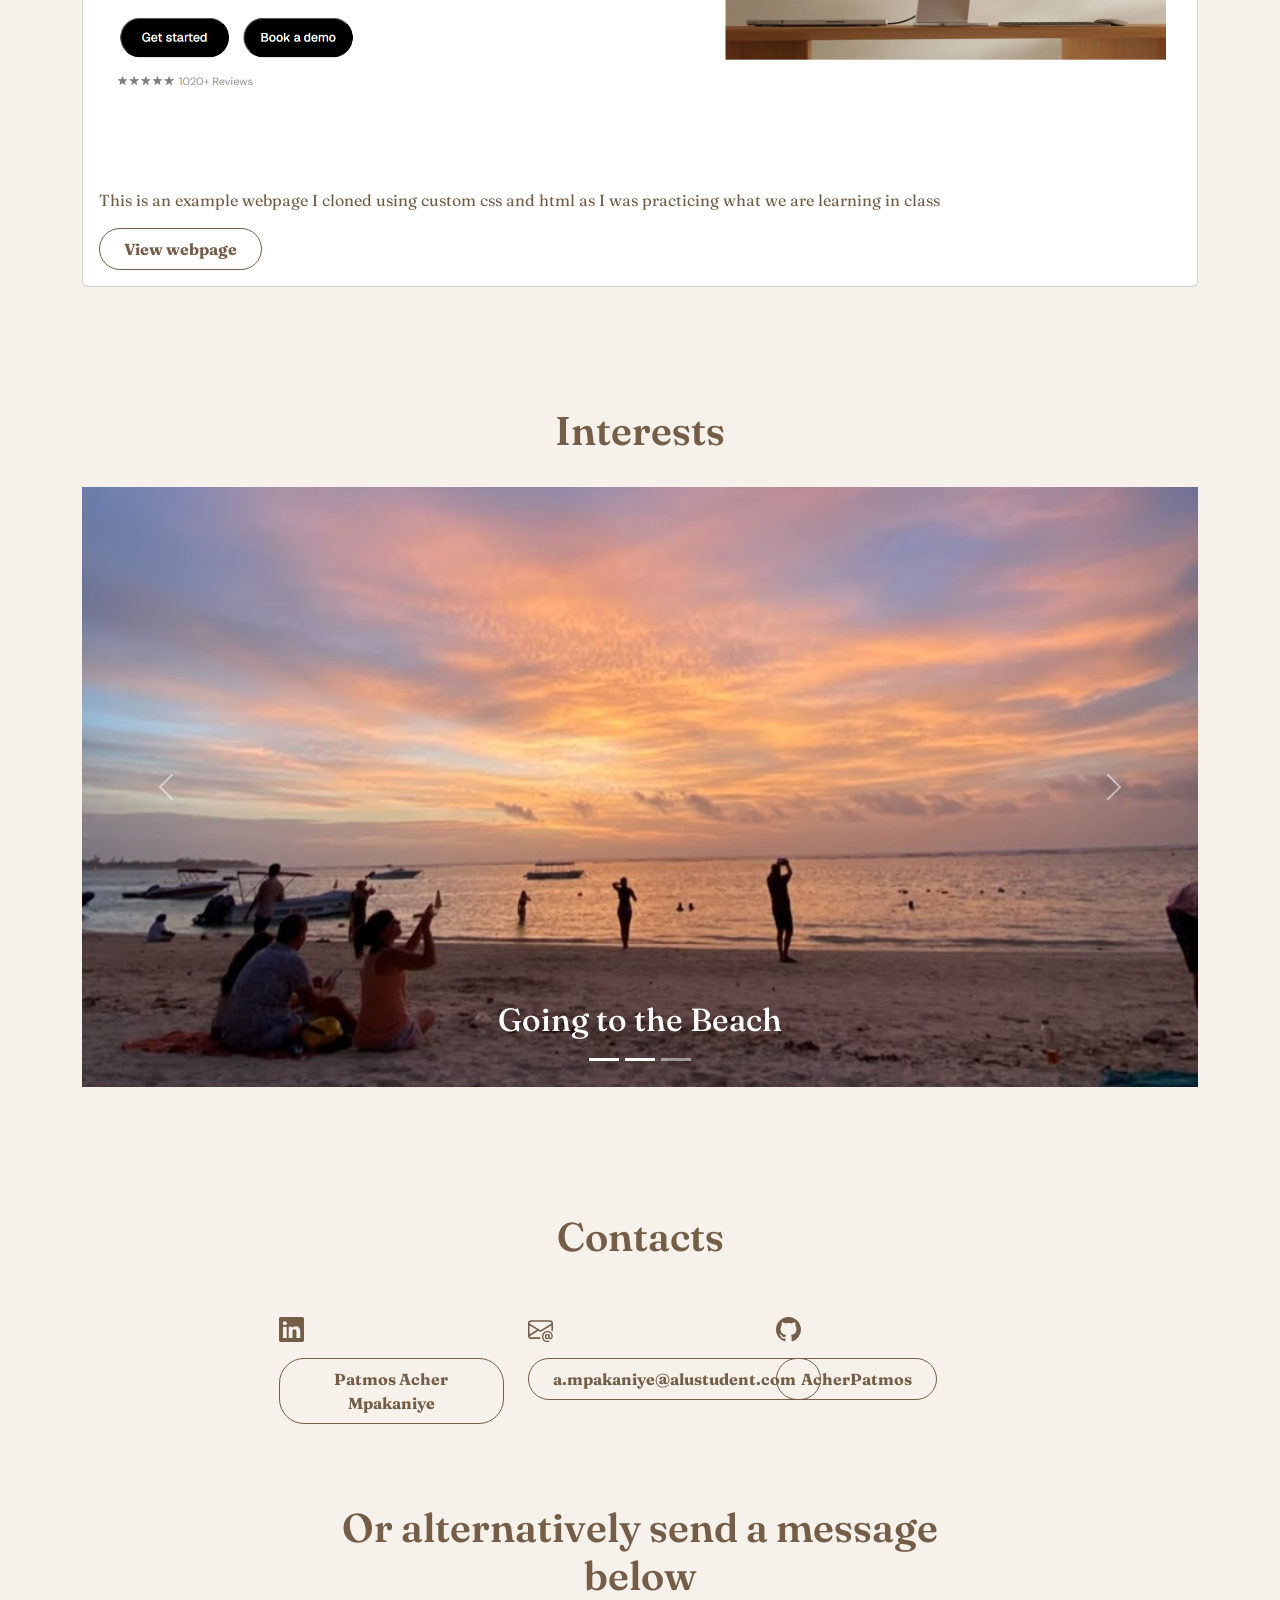
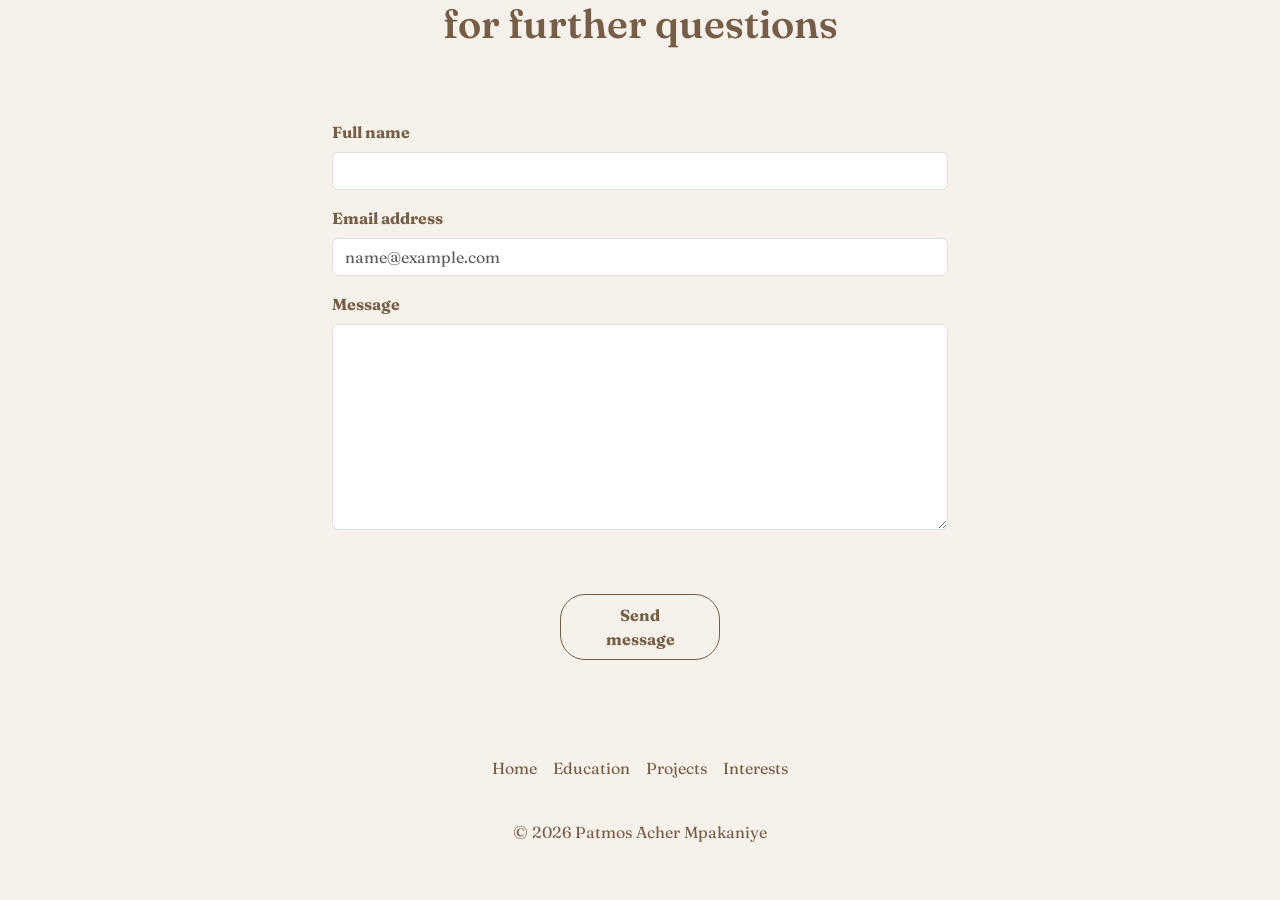
==== commit 514a46e0: "correctly linked the footer nav items to their sections" ====
--- a/index.html
+++ b/index.html
@@ -288,7 +288,7 @@
               <a href="#Education" class="nav-link px-2 text">Education</a>
             </li> 
             <li class="nav-item">
-              <a href="#" class="nav-link px-2 text">Projects</a>
+              <a href="#Projects" class="nav-link px-2 text">Projects</a>
             </li> 
             <li class="nav-item">
               <a href="#Hobbies" class="nav-link px-2 text">Interests</a>
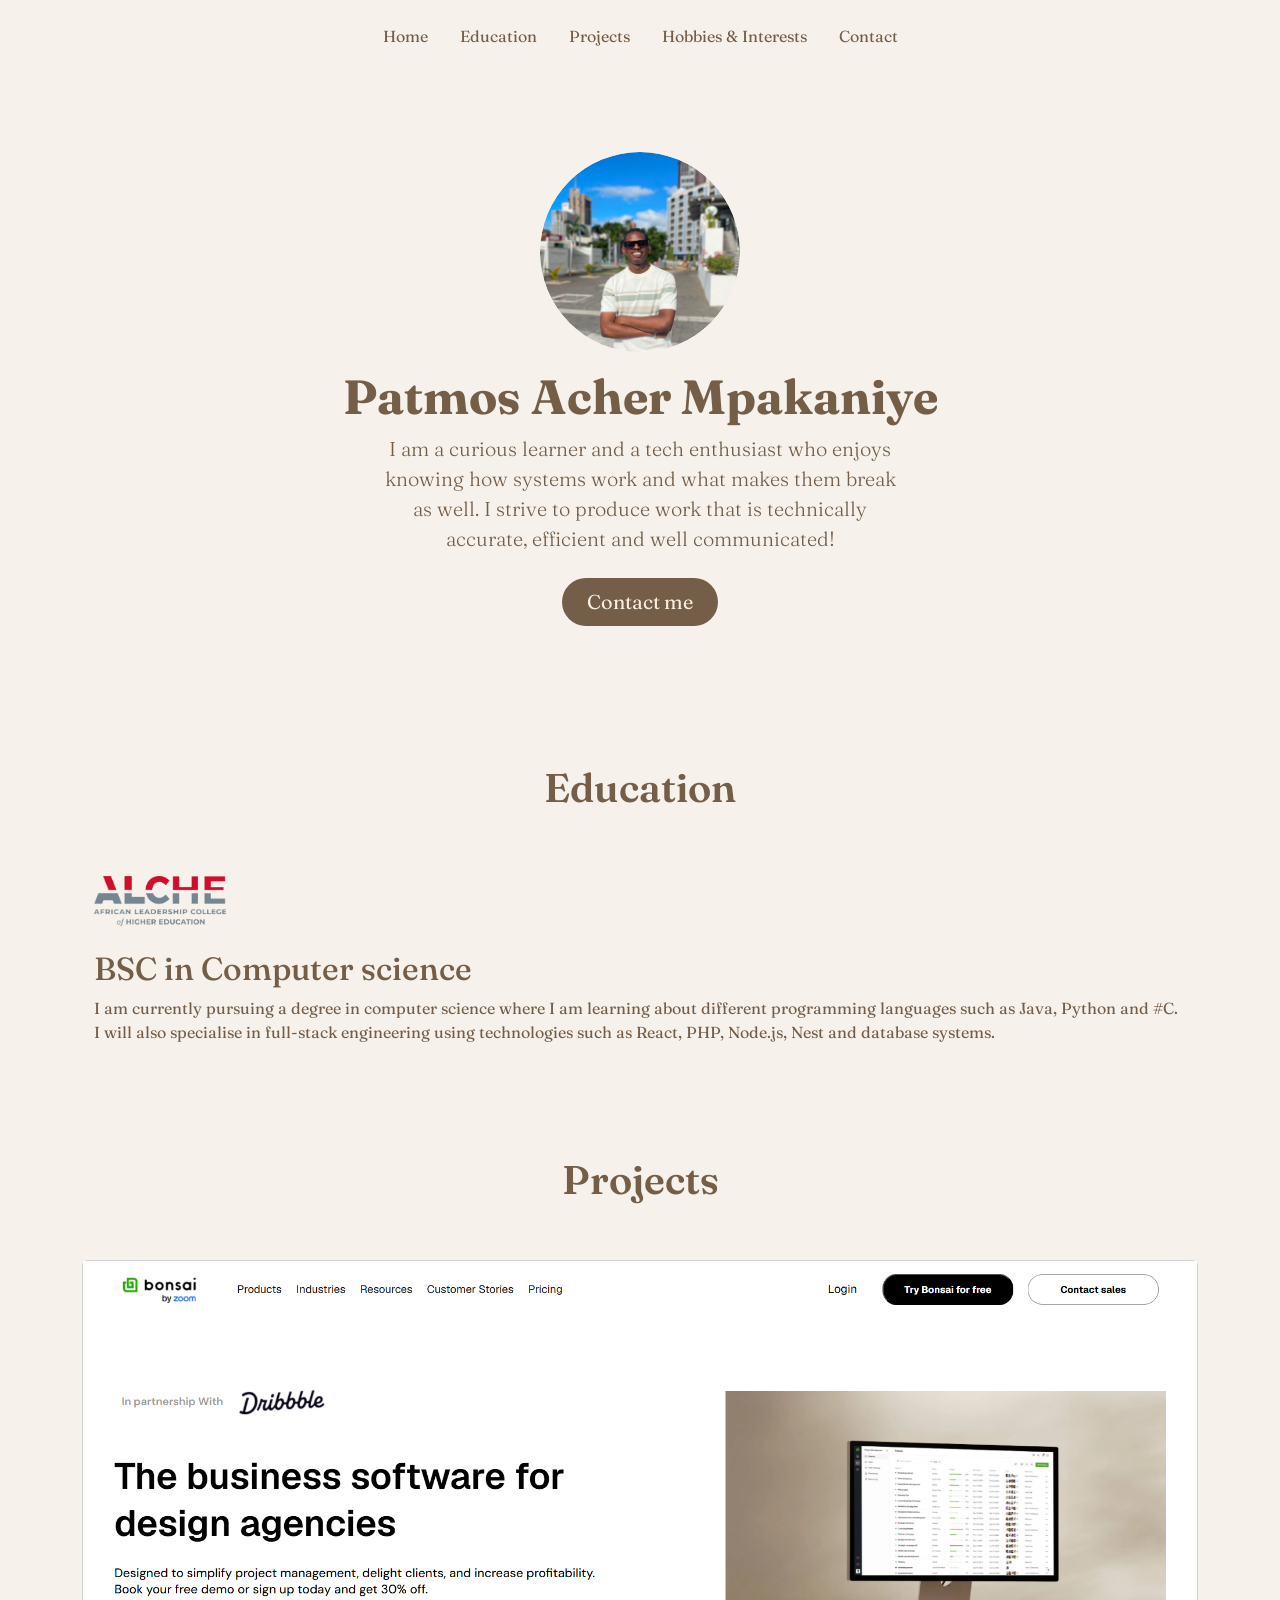
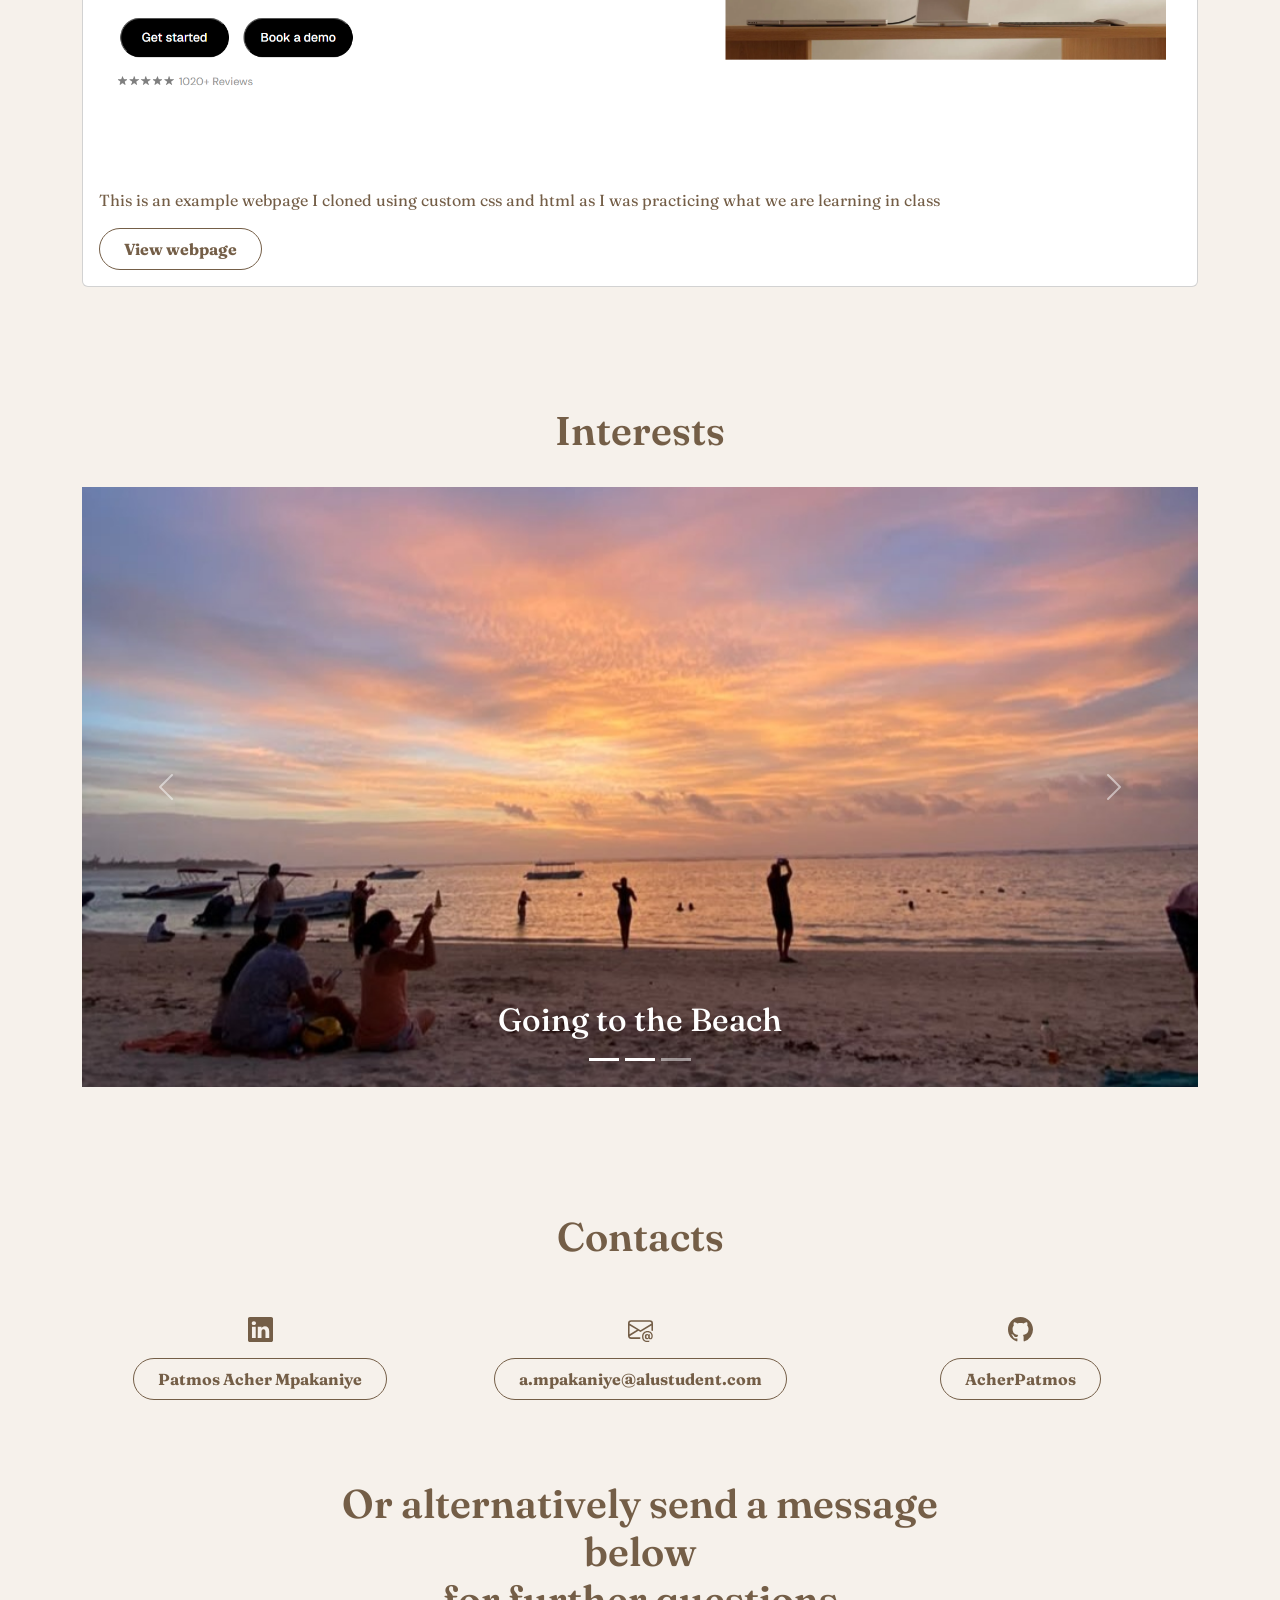
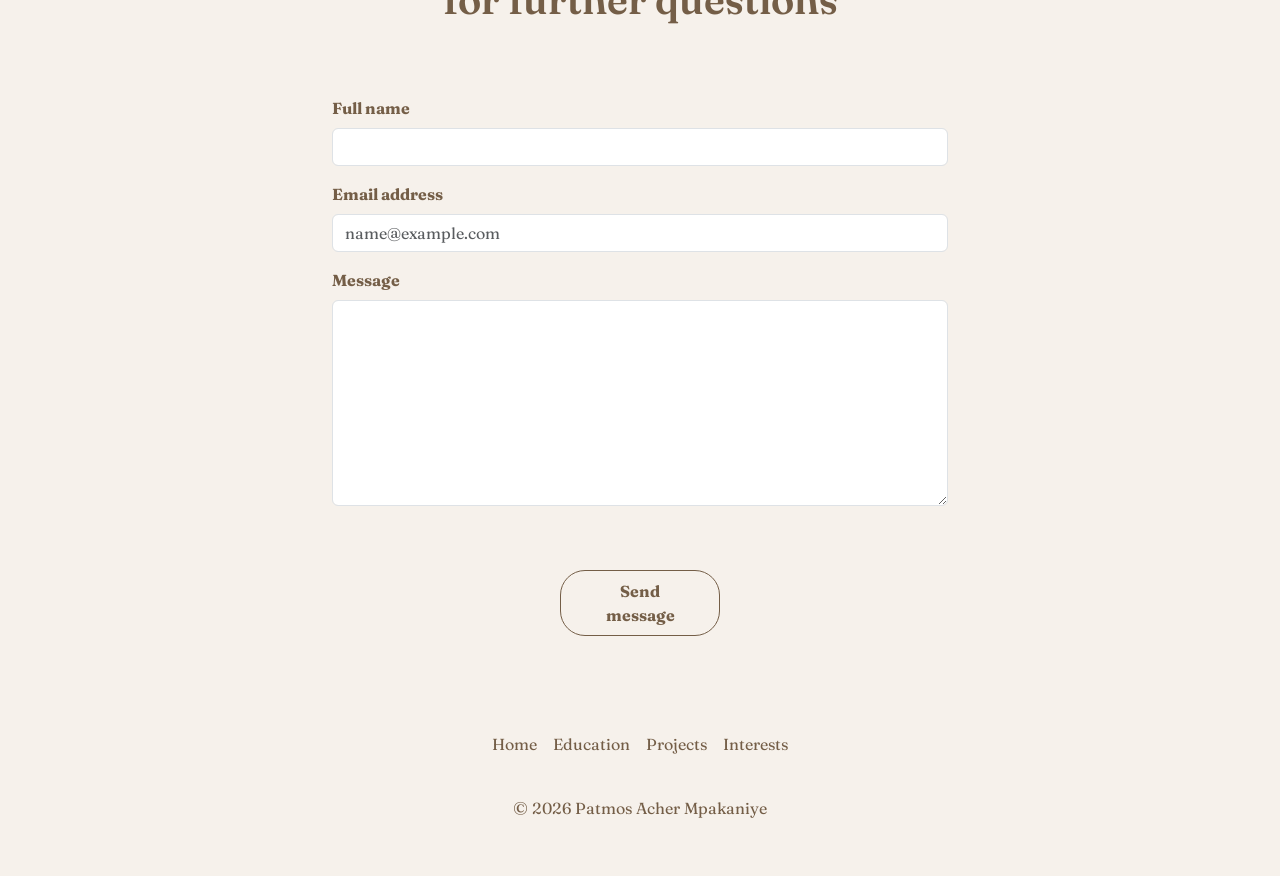
==== commit 382e690b: "centered the contact icons alongside thier buttons" ====
--- a/index.html
+++ b/index.html
@@ -190,7 +190,7 @@
 
       <section id="Contact">
 
-        <div class="container pt-5 col-md-7">
+        <div class="container pt-5 ">
 
           <div class="row py-5">
             <h1 class="title">
@@ -199,26 +199,26 @@
           </div>
 
           <div class="row g-4 text-center"> 
-            <div class="col-12 col-sm-6 col-lg-4 d-flex flex-column align-items-start"> 
-              <svg xmlns="http://www.w3.org/2000/svg" width="25" height="25" fill="#745e47" class="bi bi-linkedin" viewBox="0 0 16 16">
+            <div class="col-12 col-sm-6 col-lg-4 d-flex flex-column align-items-center"> 
+              <svg xmlns="http://www.w3.org/2000/svg" width="25" height="25" fill="#745e47" class="mb-3 bi bi-linkedin" viewBox="0 0 16 16">
                 <path d="M0 1.146C0 .513.526 0 1.175 0h13.65C15.474 0 16 .513 16 1.146v13.708c0 .633-.526 1.146-1.175 1.146H1.175C.526 16 0 15.487 0 14.854zm4.943 12.248V6.169H2.542v7.225zm-1.2-8.212c.837 0 1.358-.554 1.358-1.248-.015-.709-.52-1.248-1.342-1.248S2.4 3.226 2.4 3.934c0 .694.521 1.248 1.327 1.248zm4.908 8.212V9.359c0-.216.016-.432.08-.586.173-.431.568-.878 1.232-.878.869 0 1.216.662 1.216 1.634v3.865h2.401V9.25c0-2.22-1.184-3.252-2.764-3.252-1.274 0-1.845.7-2.165 1.193v.025h-.016l.016-.025V6.169h-2.4c.03.678 0 7.225 0 7.225z"/>
               </svg>  
-              <p><a class="mt-3 btn form-btn" href="https://www.linkedin.com/in/acher-patmos-mpakaniye-063a78273/" target="_blank" rel="noopener noreferrer">Patmos Acher Mpakaniye</a></p>
-            </div>
-            <div class="col-12 col-sm-6 col-lg-4 d-flex flex-column align-items-start"> 
+              <a class="px-4 btn form-btn" href="https://www.linkedin.com/in/acher-patmos-mpakaniye-063a78273/" target="_blank" rel="noopener noreferrer">Patmos Acher Mpakaniye</a>
+            </div>
+            <div class="col-12 col-sm-6 col-lg-4 d-flex flex-column align-items-center"> 
               
-              <svg xmlns="http://www.w3.org/2000/svg" width="25" height="25" fill="#745e47" class="bi bi-envelope-at" viewBox="0 0 16 16">
+              <svg xmlns="http://www.w3.org/2000/svg" width="25" height="25" fill="#745e47" class=" mb-3 bi bi-envelope-at" viewBox="0 0 16 16">
                 <path d="M2 2a2 2 0 0 0-2 2v8.01A2 2 0 0 0 2 14h5.5a.5.5 0 0 0 0-1H2a1 1 0 0 1-.966-.741l5.64-3.471L8 9.583l7-4.2V8.5a.5.5 0 0 0 1 0V4a2 2 0 0 0-2-2zm3.708 6.208L1 11.105V5.383zM1 4.217V4a1 1 0 0 1 1-1h12a1 1 0 0 1 1 1v.217l-7 4.2z"/>
                 <path d="M14.247 14.269c1.01 0 1.587-.857 1.587-2.025v-.21C15.834 10.43 14.64 9 12.52 9h-.035C10.42 9 9 10.36 9 12.432v.214C9 14.82 10.438 16 12.358 16h.044c.594 0 1.018-.074 1.237-.175v-.73c-.245.11-.673.18-1.18.18h-.044c-1.334 0-2.571-.788-2.571-2.655v-.157c0-1.657 1.058-2.724 2.64-2.724h.04c1.535 0 2.484 1.05 2.484 2.326v.118c0 .975-.324 1.39-.639 1.39-.232 0-.41-.148-.41-.42v-2.19h-.906v.569h-.03c-.084-.298-.368-.63-.954-.63-.778 0-1.259.555-1.259 1.4v.528c0 .892.49 1.434 1.26 1.434.471 0 .896-.227 1.014-.643h.043c.118.42.617.648 1.12.648m-2.453-1.588v-.227c0-.546.227-.791.573-.791.297 0 .572.192.572.708v.367c0 .573-.253.744-.564.744-.354 0-.581-.215-.581-.8Z"/>
               </svg>
-              <p><a class="mt-3 btn form-btn" href="#">a.mpakaniye@alustudent.com</a></p> 
+              <p><a class=" px-4 btn form-btn" href="#">a.mpakaniye@alustudent.com</a></p> 
             </div> 
-            <div class="col-12 col-sm-6 col-lg-4 d-flex flex-column align-items-start"> 
+            <div class="col-12 col-sm-6 col-lg-4 d-flex flex-column align-items-center"> 
               
-              <svg xmlns="http://www.w3.org/2000/svg" width="25" height="25" fill="#745e47" class="bi bi-github" viewBox="0 0 16 16">
+              <svg xmlns="http://www.w3.org/2000/svg" width="25" height="25" fill="#745e47" class="mb-3 bi bi-github" viewBox="0 0 16 16">
                 <path d="M8 0C3.58 0 0 3.58 0 8c0 3.54 2.29 6.53 5.47 7.59.4.07.55-.17.55-.38 0-.19-.01-.82-.01-1.49-2.01.37-2.53-.49-2.69-.94-.09-.23-.48-.94-.82-1.13-.28-.15-.68-.52-.01-.53.63-.01 1.08.58 1.23.82.72 1.21 1.87.87 2.33.66.07-.52.28-.87.51-1.07-1.78-.2-3.64-.89-3.64-3.95 0-.87.31-1.59.82-2.15-.08-.2-.36-1.02.08-2.12 0 0 .67-.21 2.2.82.64-.18 1.32-.27 2-.27s1.36.09 2 .27c1.53-1.04 2.2-.82 2.2-.82.44 1.1.16 1.92.08 2.12.51.56.82 1.27.82 2.15 0 3.07-1.87 3.75-3.65 3.95.29.25.54.73.54 1.48 0 1.07-.01 1.93-.01 2.2 0 .21.15.46.55.38A8.01 8.01 0 0 0 16 8c0-4.42-3.58-8-8-8"/>
               </svg>
-              <p><a class="mt-3 btn form-btn" href="https://github.com/AcherPatmos" target="_blank" rel="noopener noreferrer">AcherPatmos</a></p> 
+              <p><a class=" px-4 btn form-btn" href="https://github.com/AcherPatmos" target="_blank" rel="noopener noreferrer">AcherPatmos</a></p> 
             </div>
           </div>
         </div>
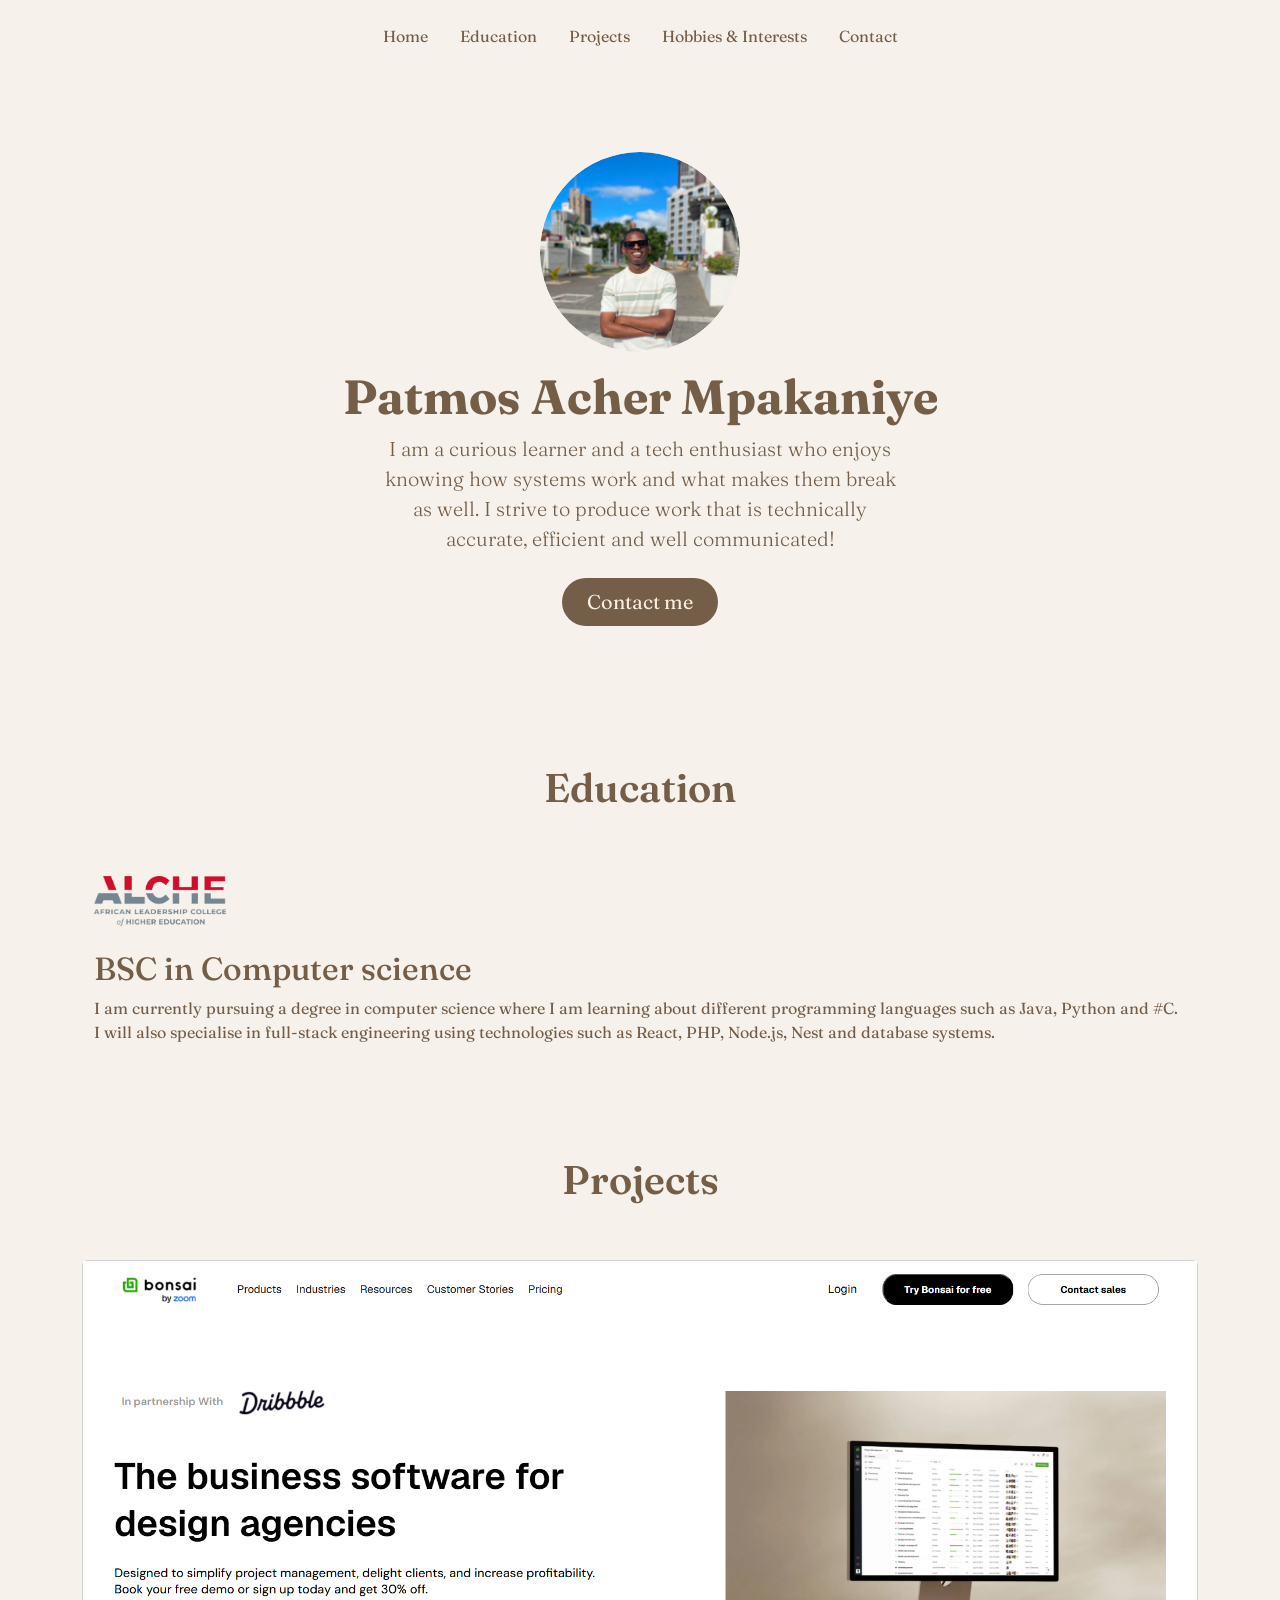
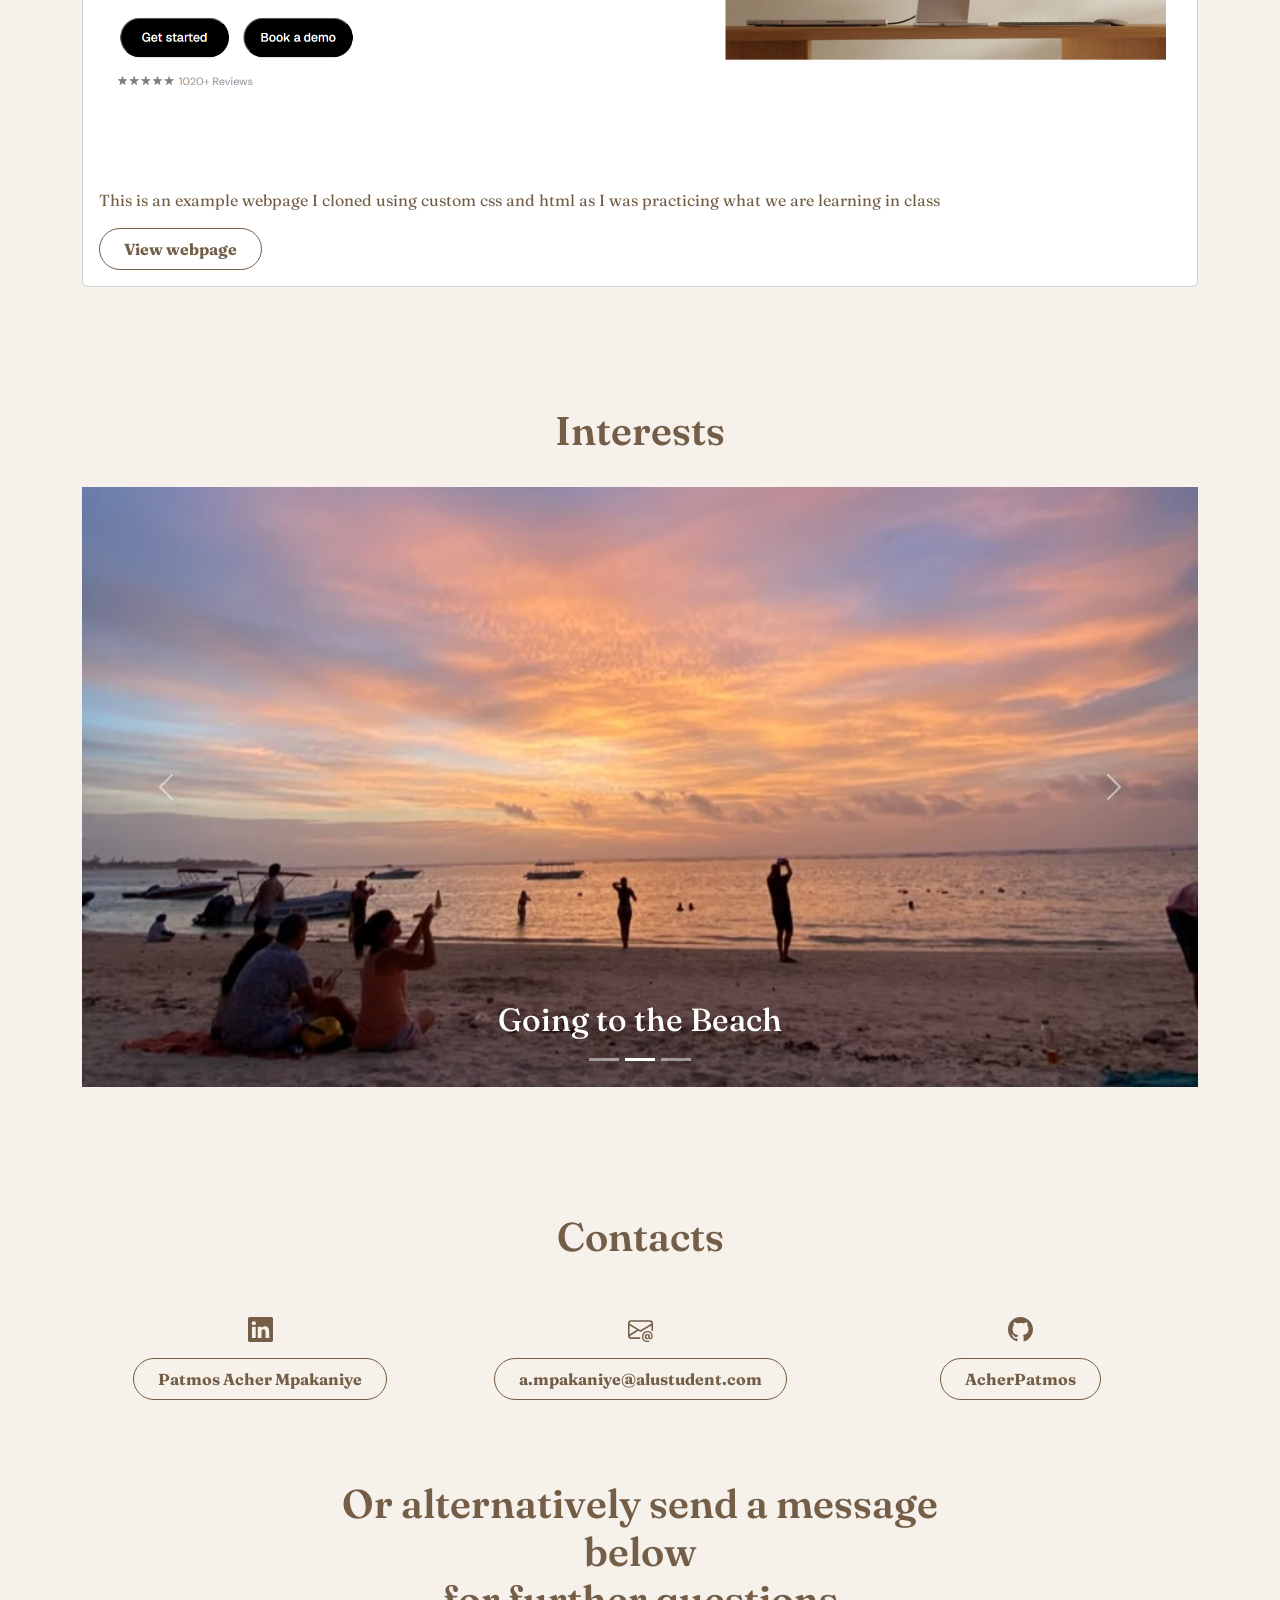
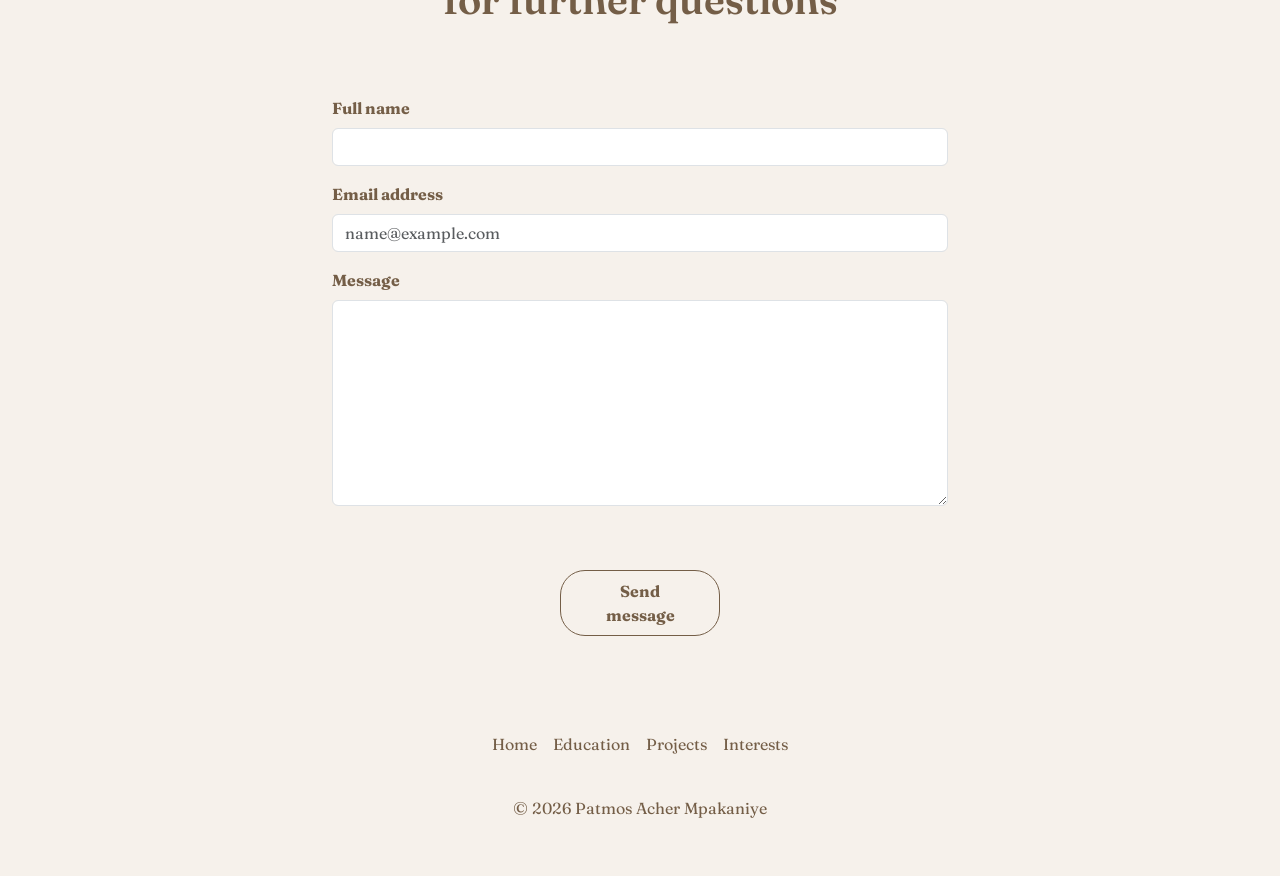
==== commit fe9f0e5a: "connected my contact form to my javascript validation function" ====
--- a/index.html
+++ b/index.html
@@ -4,20 +4,30 @@
     <meta charset="UTF-8" />
     <meta name="viewport" content="width=device-width, initial-scale=1.0" />
     <title>Boostrap Portfolio Website</title>
+
+    <!-- Bootstrap CSS -->
+
     <link
       href="https://cdn.jsdelivr.net/npm/bootstrap@5.3.7/dist/css/bootstrap.min.css"
       rel="stylesheet"
     />
+
+    <!-- Imported Goggle Fonts -->
+
     <link rel="preconnect" href="https://fonts.googleapis.com" />
     <link rel="preconnect" href="https://fonts.gstatic.com" crossorigin />
     <link
       href="https://fonts.googleapis.com/css2?family=DM+Sans:ital,opsz,wght@0,9..40,100..1000;1,9..40,100..1000&family=Fraunces:ital,opsz,wght@0,9..144,100..900;1,9..144,100..900&display=swap"
       rel="stylesheet"
     />
+
+    <!-- My custom Css -->
     <link rel="stylesheet" href="assets/index.css" />
   </head>
 
   <body>
+
+    <!-- Home -->
 
     <section id="Home">
       <div class="container">
@@ -62,7 +72,11 @@
       </div>
     </section>
 
+    <!-- Main Section -->
+
     <main>
+
+      <!-- About -->
 
       <section id="About">
 
@@ -91,6 +105,8 @@
         </div>
         
       </section>
+
+      <!-- Education -->
 
       <section id="Education">
         <div class="container px-4 py-5" id="featured-3">   
@@ -111,6 +127,8 @@
           </div> 
         </div>
       </section>
+      
+      <!-- Projects -->
 
       <section id="Projects">
 
@@ -145,6 +163,8 @@
         
       </section>
 
+      <!-- Hobbies -->
+
       <section id="Hobbies">
 
         <div class="container">
@@ -187,6 +207,8 @@
         </div>
         </div>
       </section>
+
+      <!-- Contacts -->
 
       <section id="Contact">
 
@@ -240,7 +262,7 @@
               <input
                 type="name"
                 class="form-control"
-                id="exampleFormControlInput1"
+                id="name_input"
               />
             </div>
 
@@ -251,7 +273,7 @@
               <input
                 type="email"
                 class="form-control"
-                id="exampleFormControlInput2"
+                id="email_input"
                 placeholder="name@example.com"
               />
             </div>
@@ -261,13 +283,13 @@
               >
               <textarea
                 class="form-control"
-                id="exampleFormControlTextarea1"
+                id="Textarea"
                 rows="8"
               ></textarea>
             </div>
           </div>
 
-          <div class="row  justify-content-center row-cols-3  row-cols-lg-4">
+          <div class="row  justify-content-center row-cols-3  row-cols-lg-4" id="button">
 
             <button type="button" class="form-btn btn">Send message</button>
 
@@ -278,7 +300,8 @@
 
     </main>
 
-      
+    <!-- Footer Section -->
+
     <footer class="py-3 my-4"> 
         <ul class="nav justify-content-center pb-3 mb-3"> 
           <li class="nav-item">
@@ -299,5 +322,8 @@
 
     <!-- Bootstrap JavaScript -->
     <script src="https://cdn.jsdelivr.net/npm/bootstrap@5.3.7/dist/js/bootstrap.bundle.min.js"></script>
+
+    <!-- My own Custom JavaScript -->
+    <script src="./js/script.js"></script>
   </body>
 </html>
